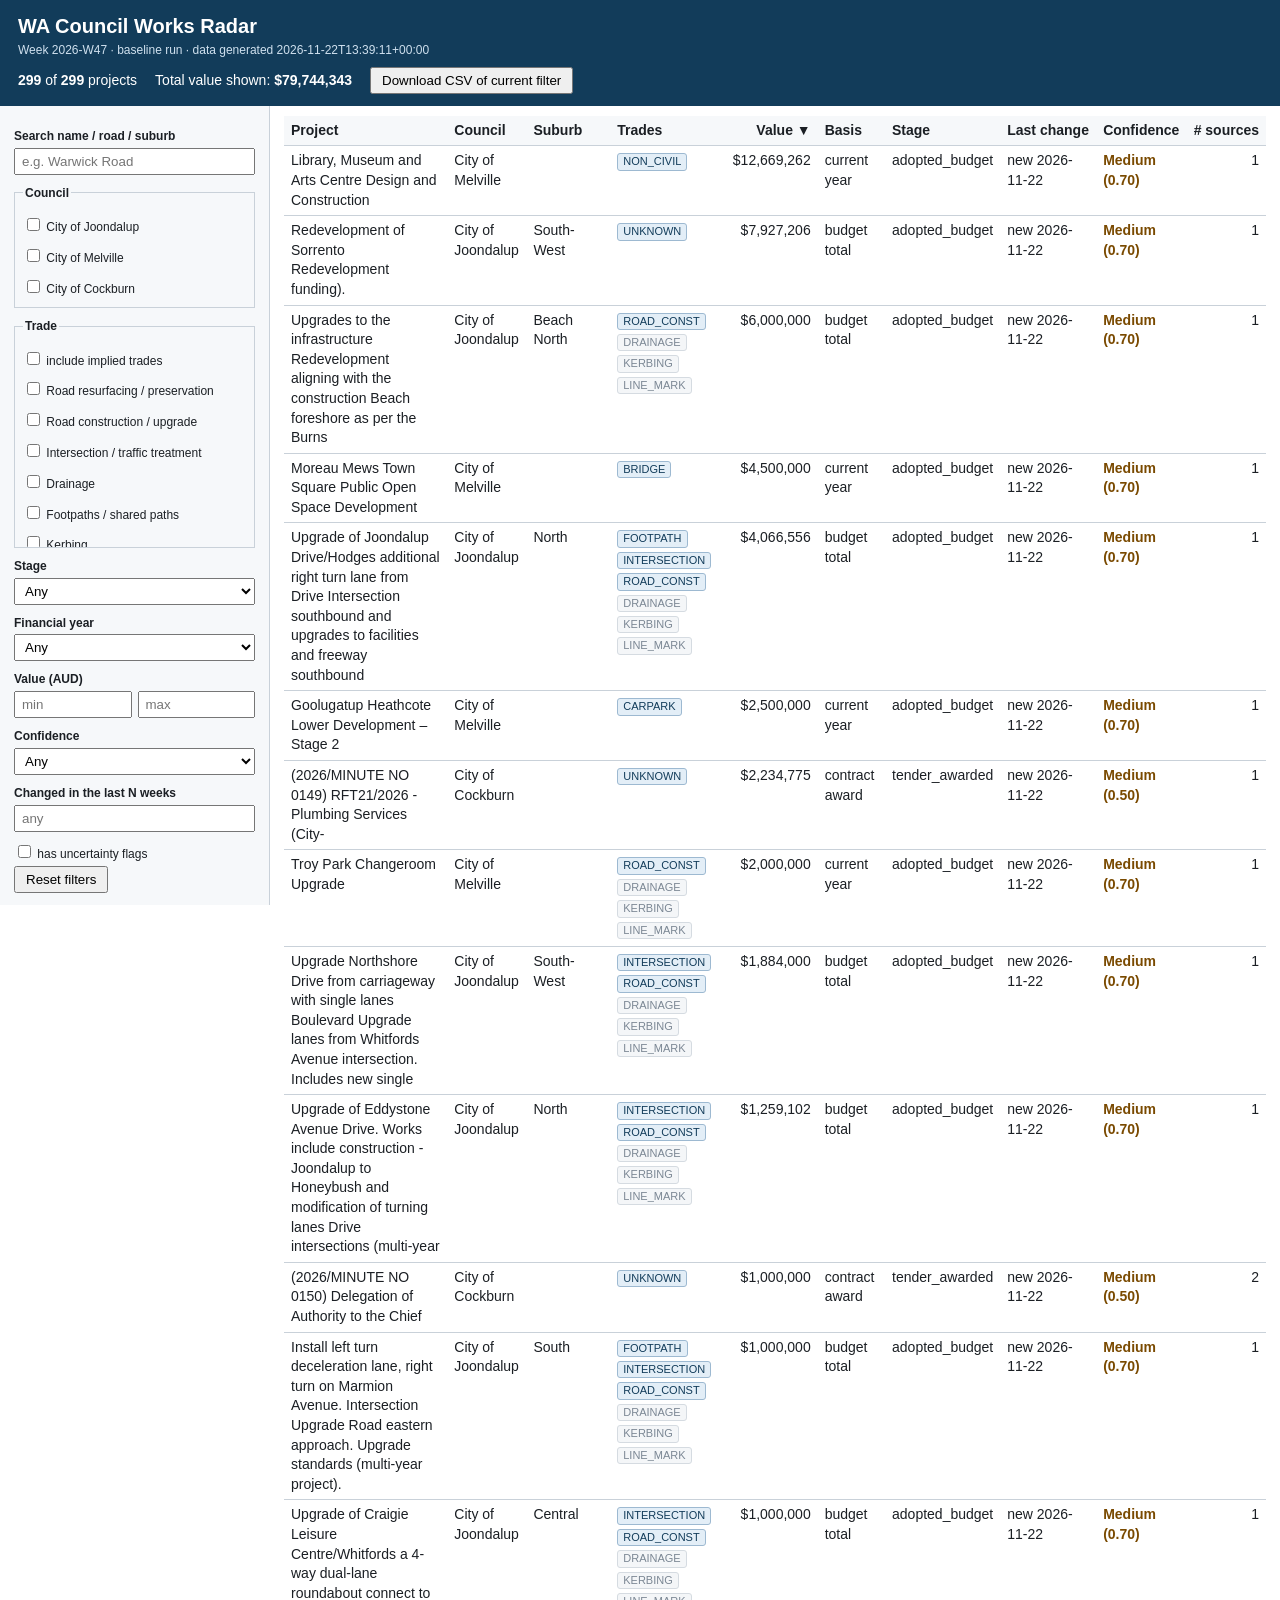
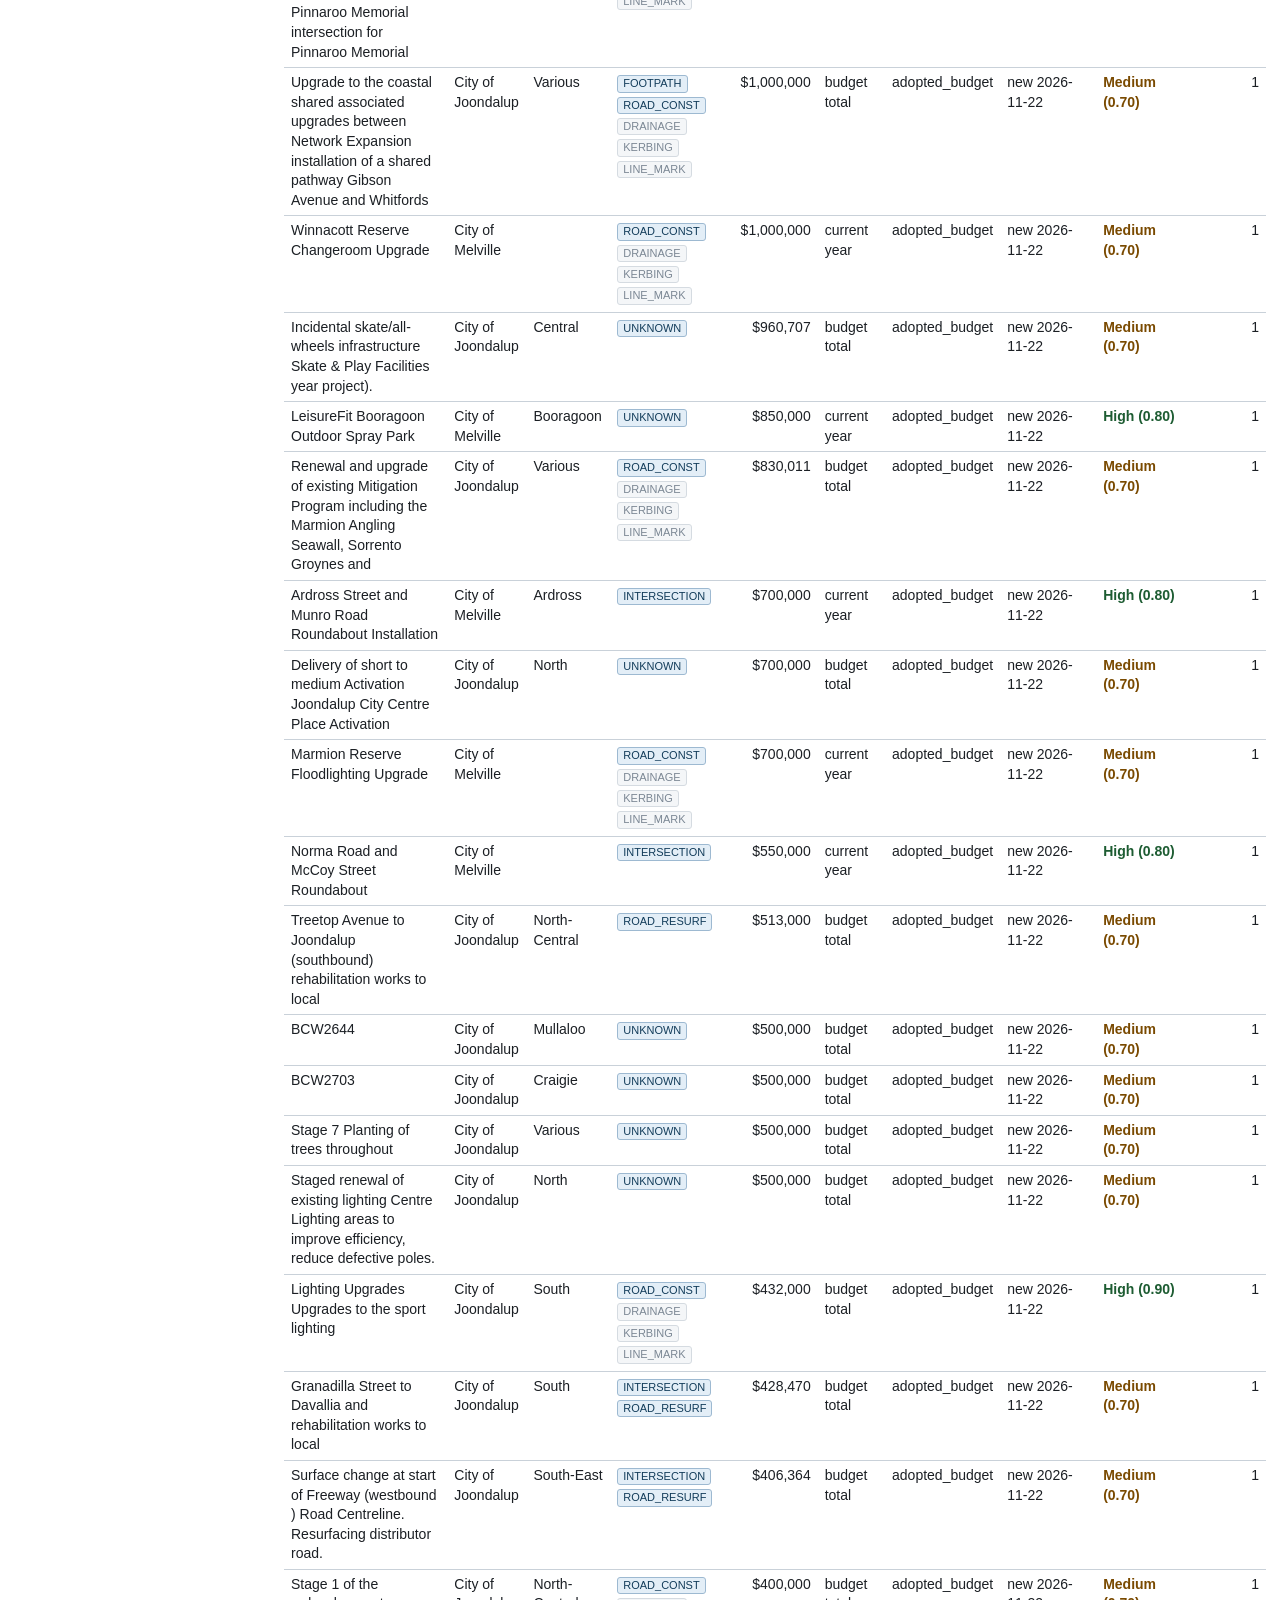
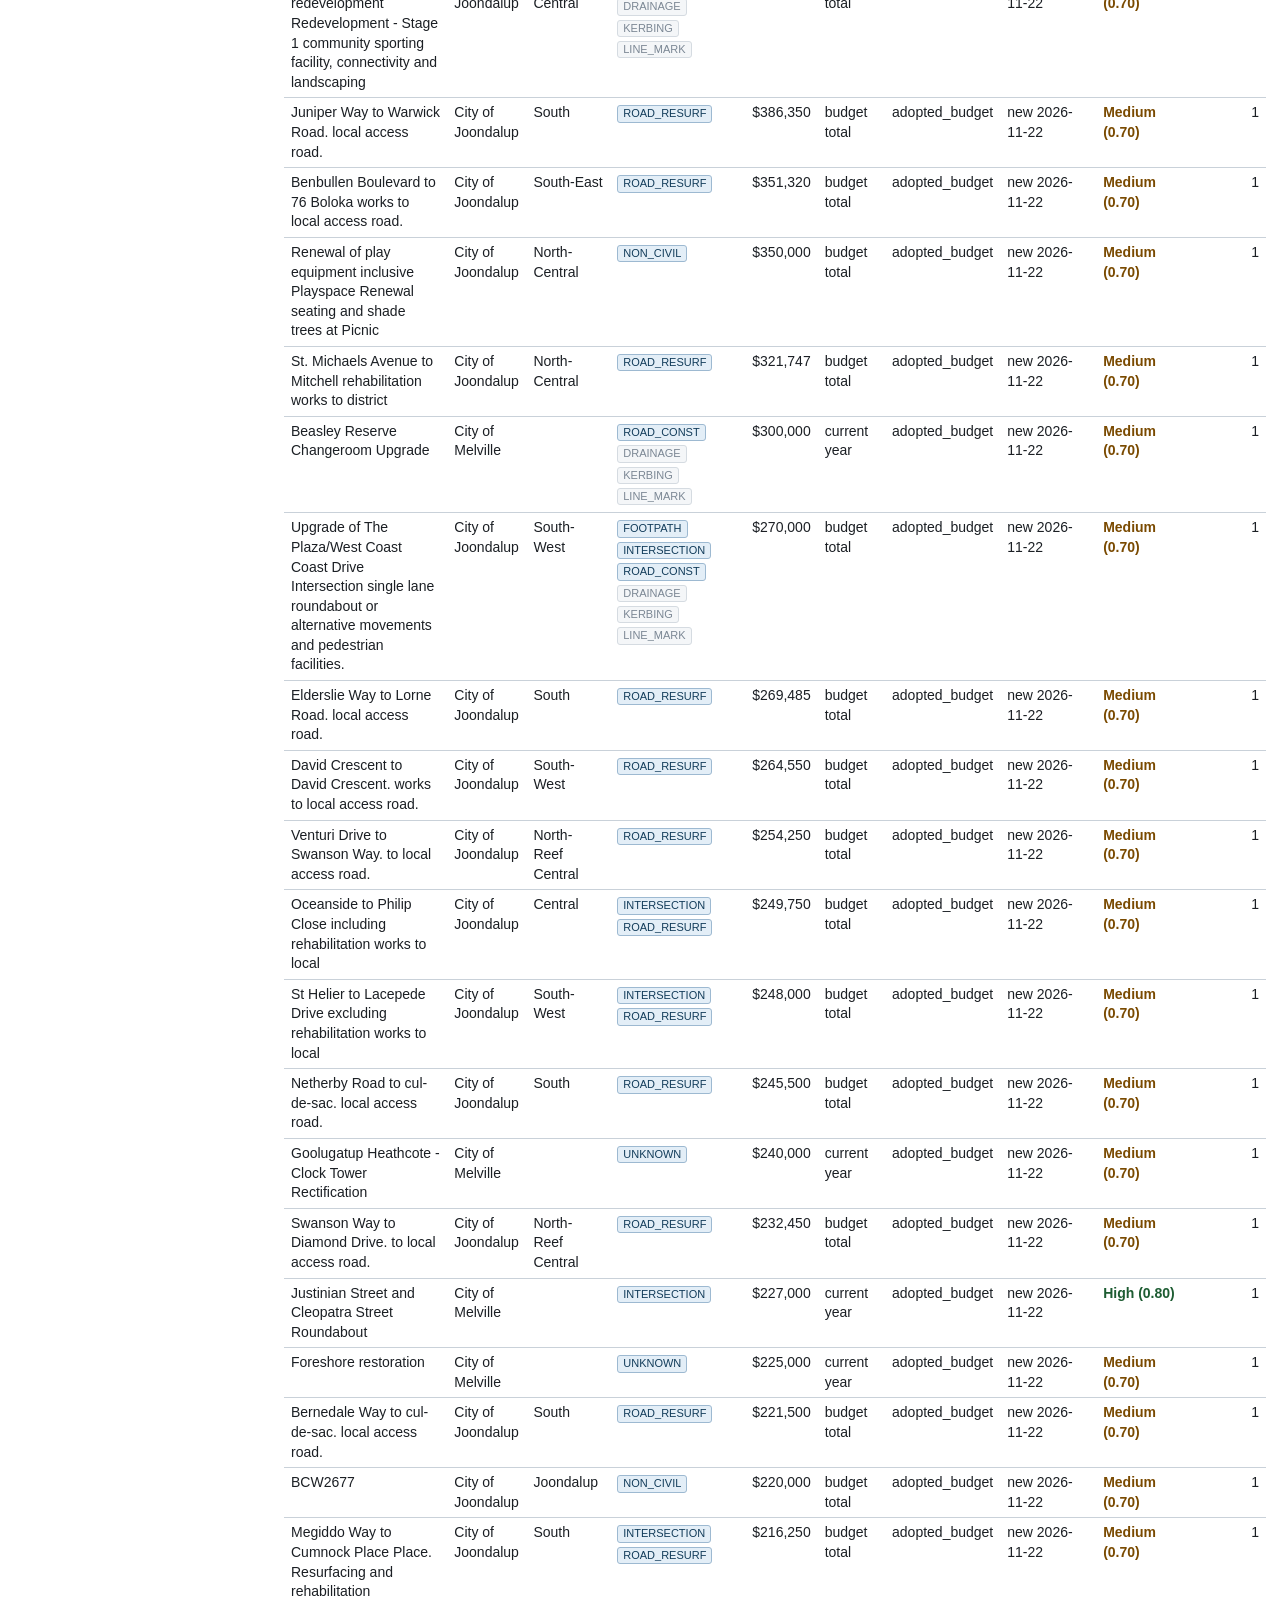
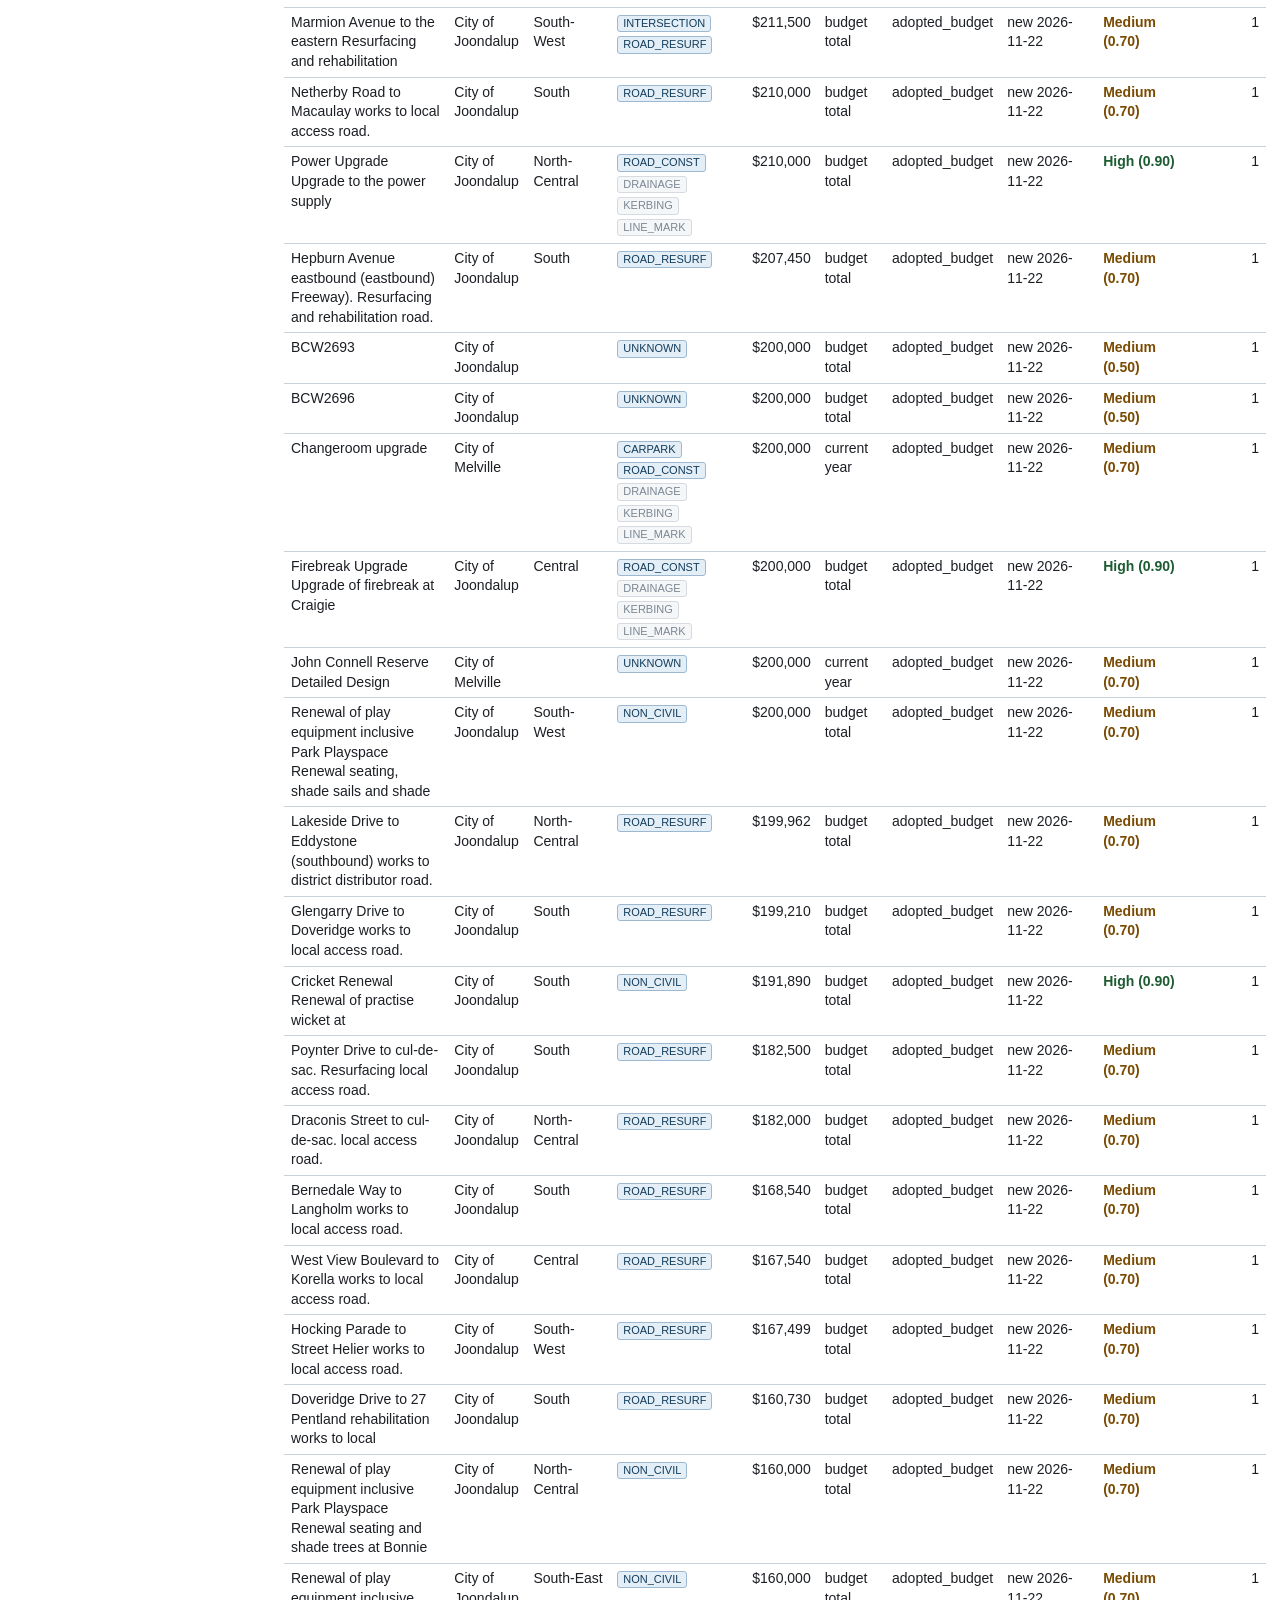
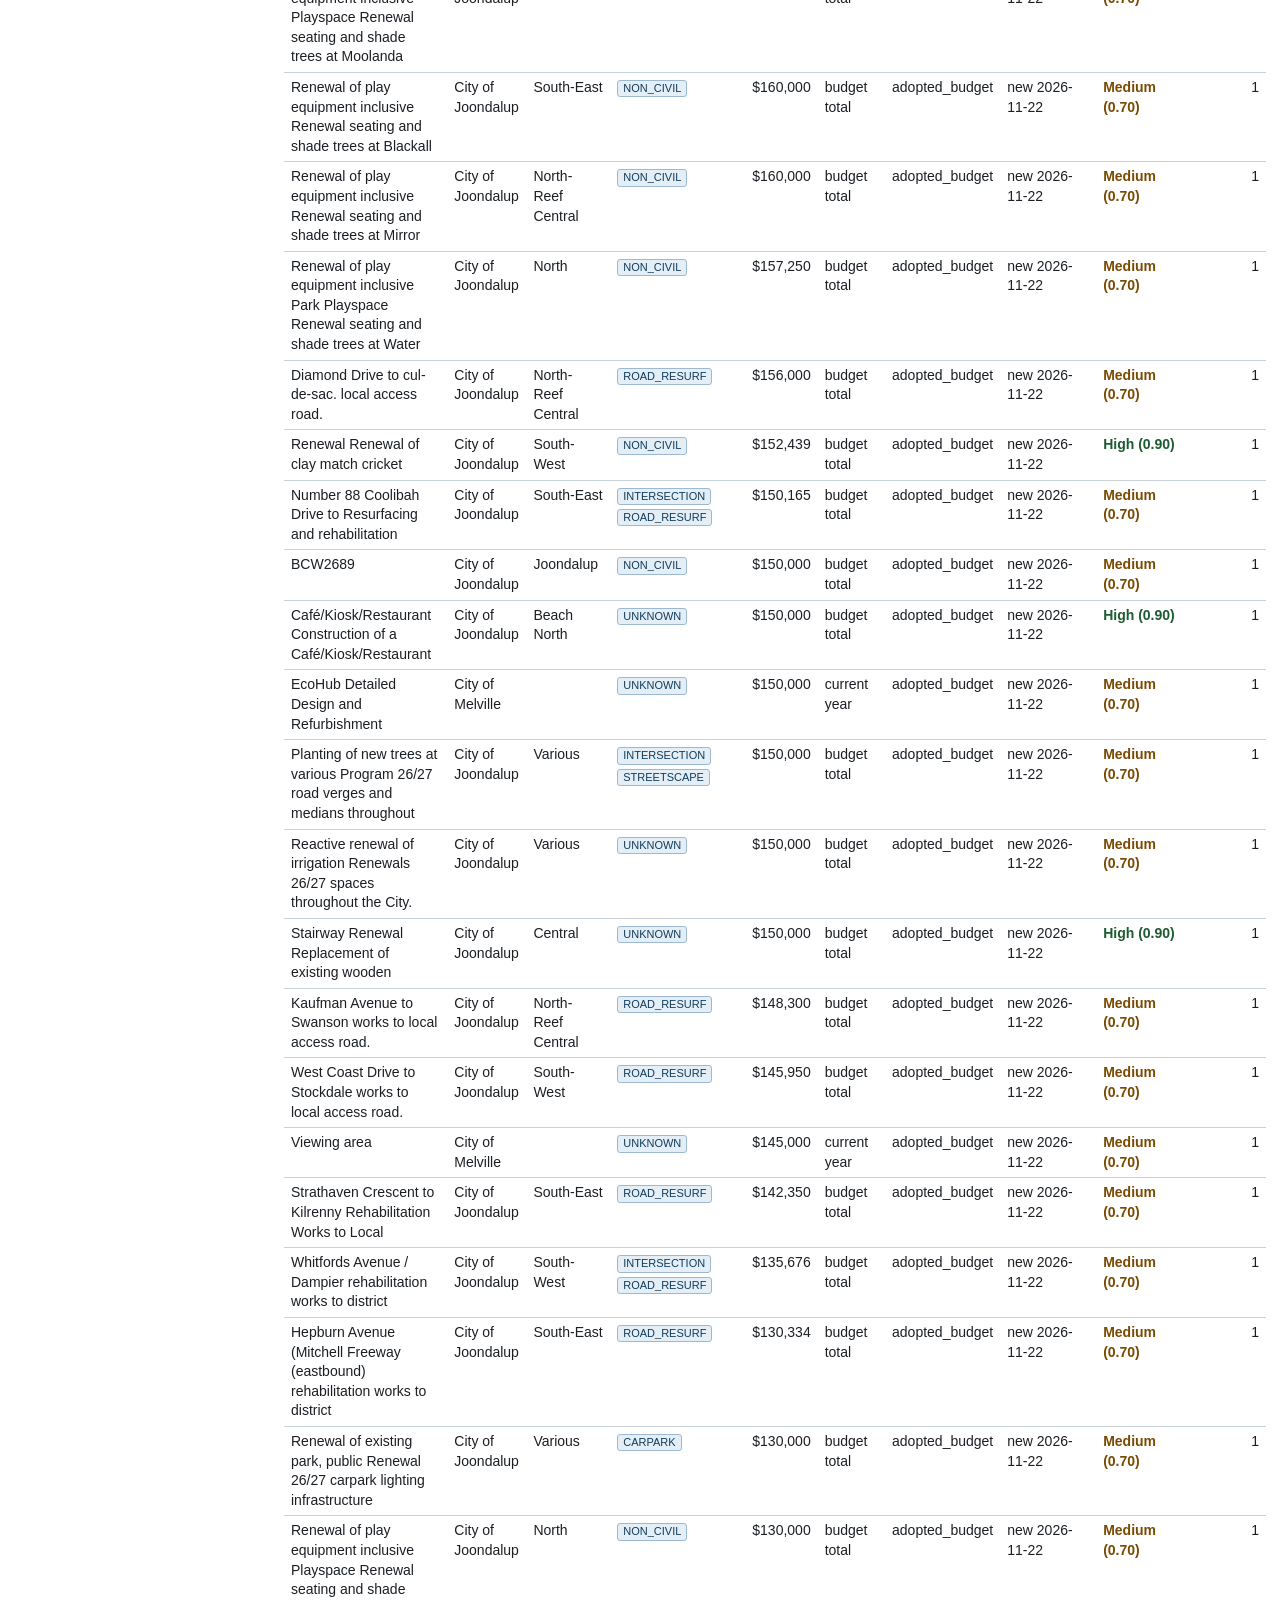
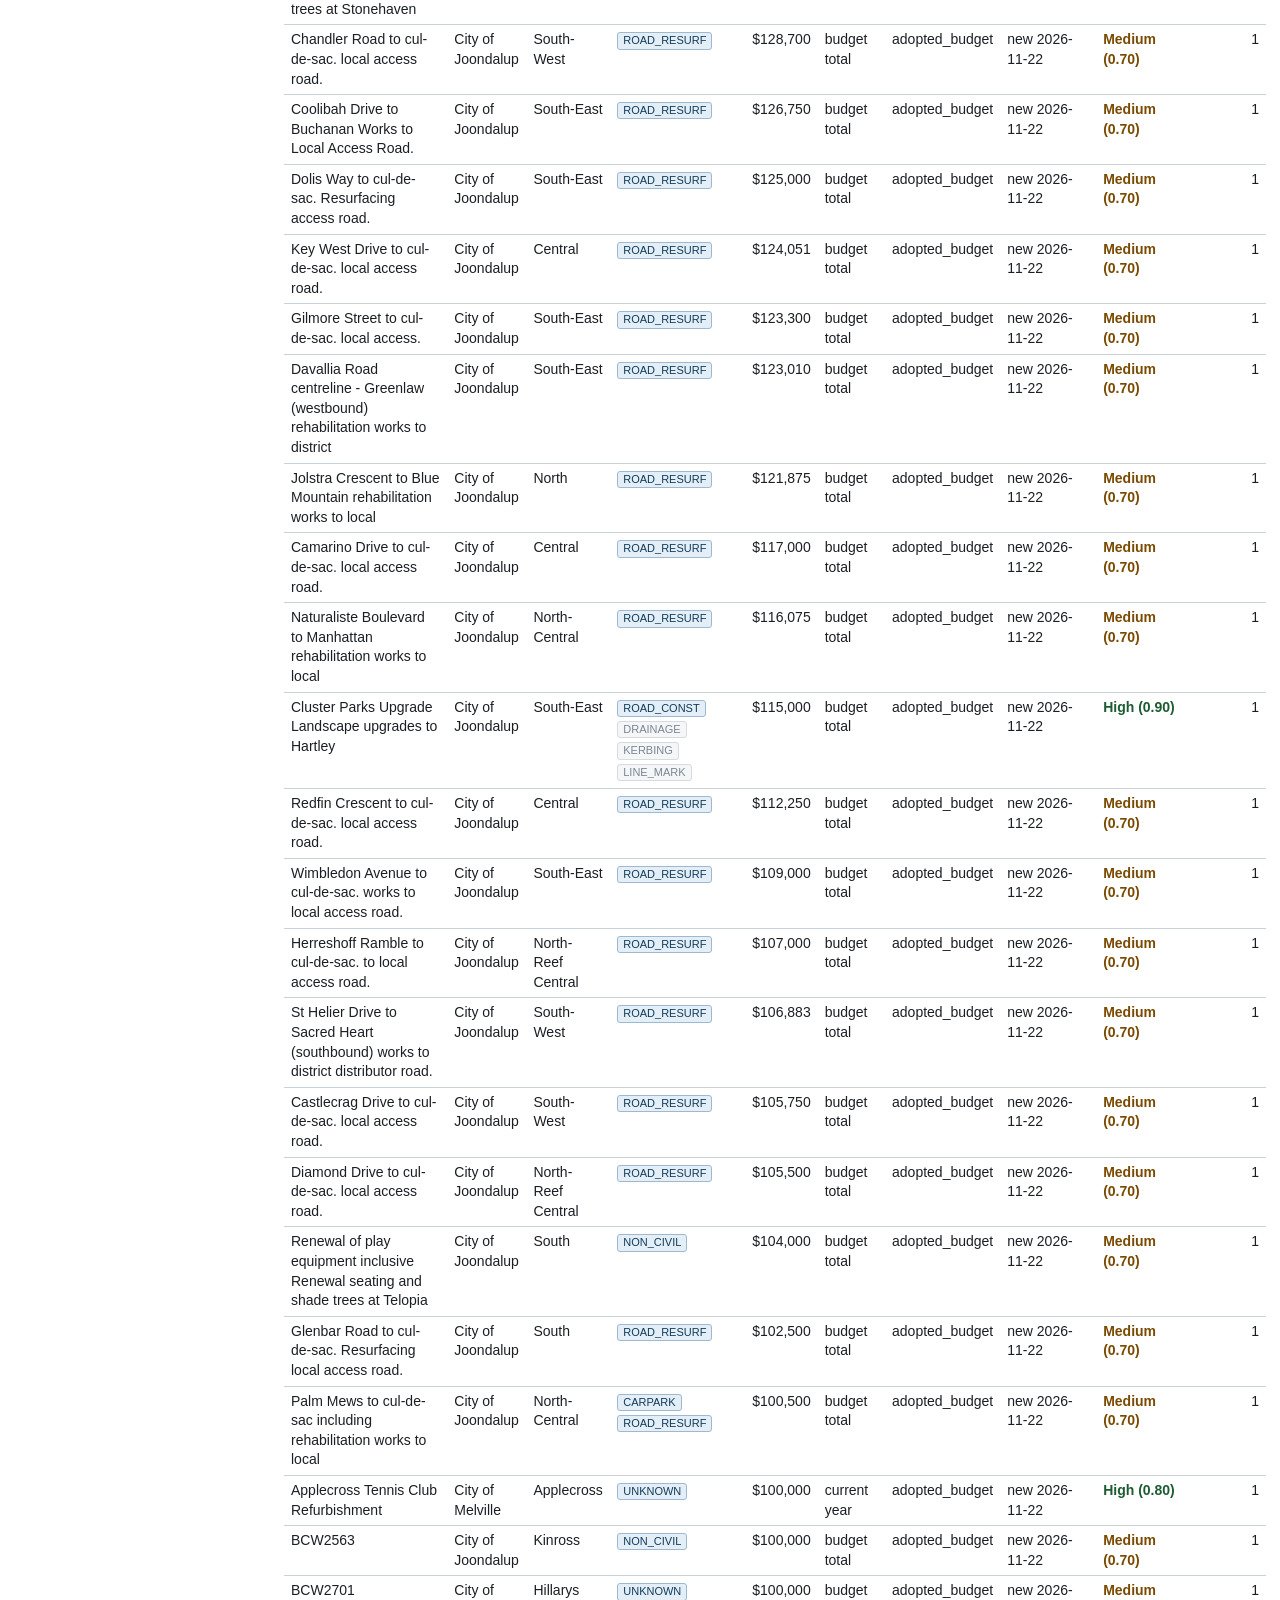
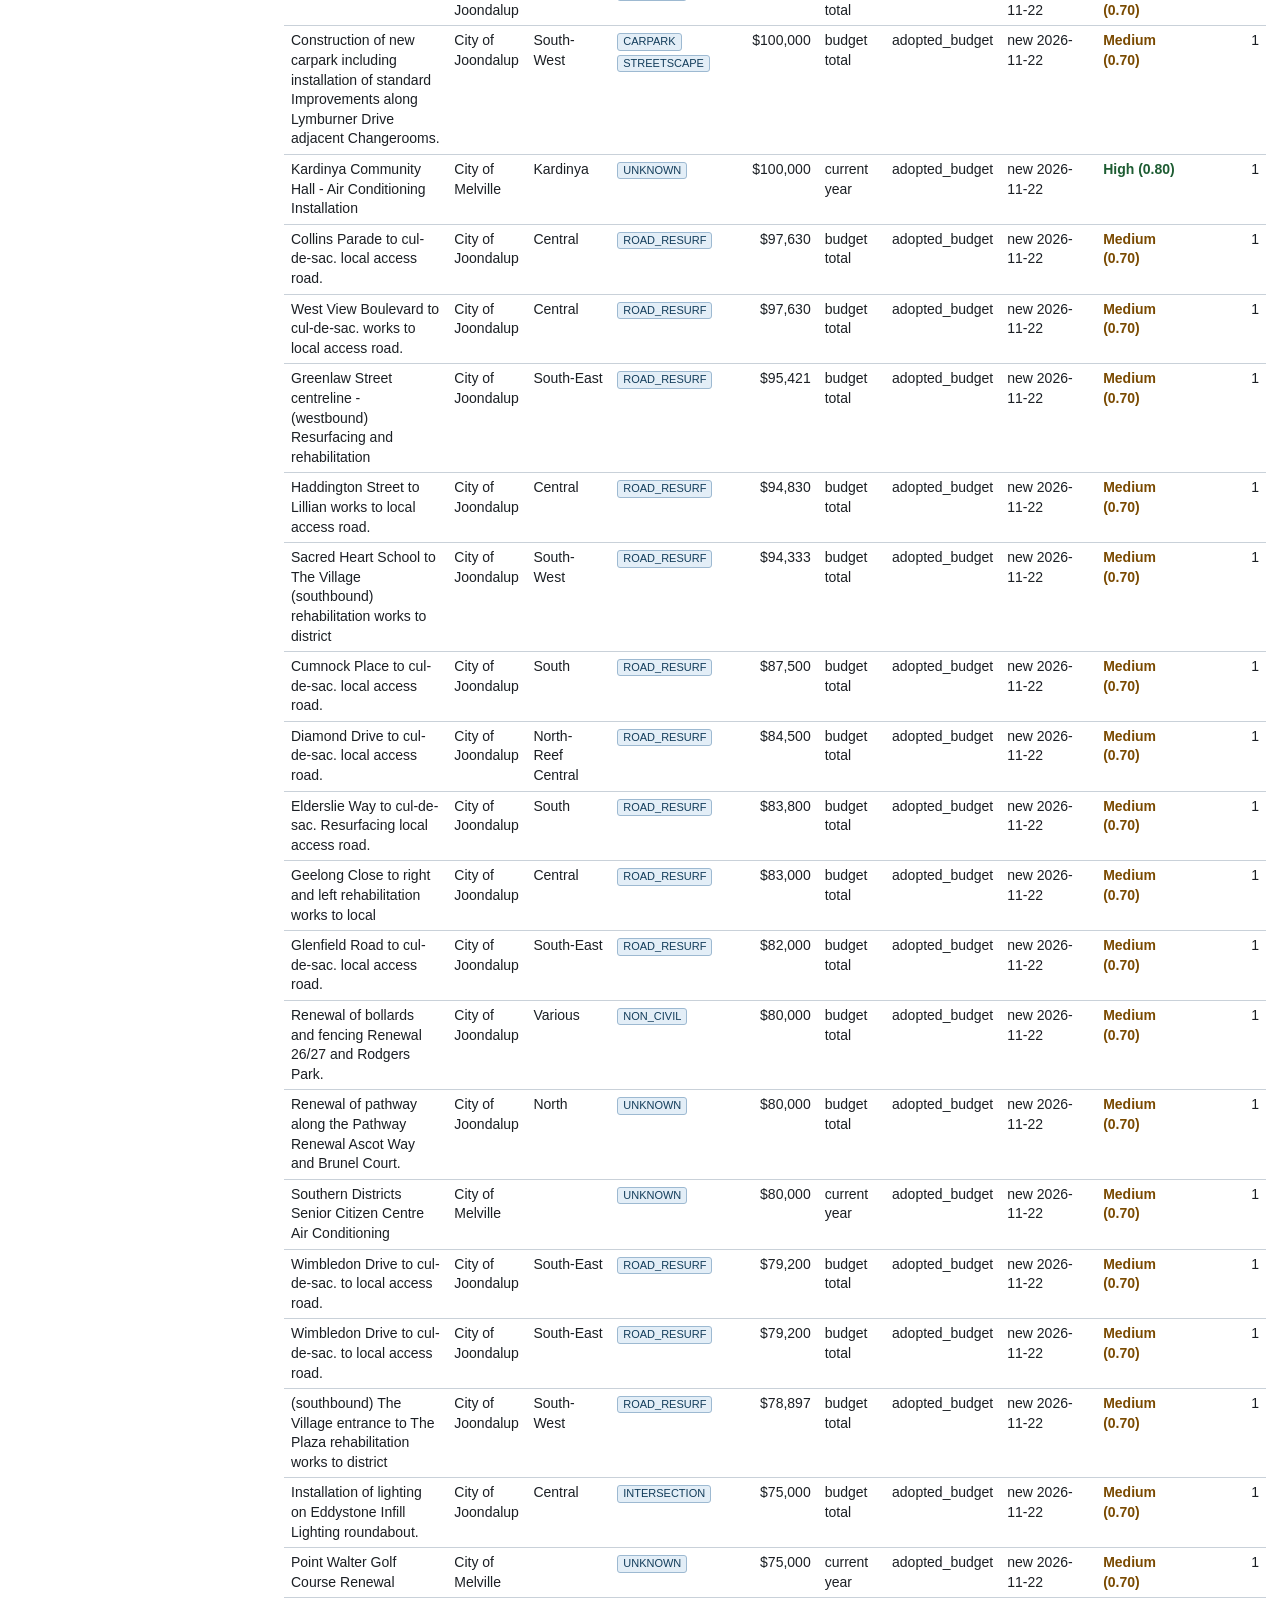
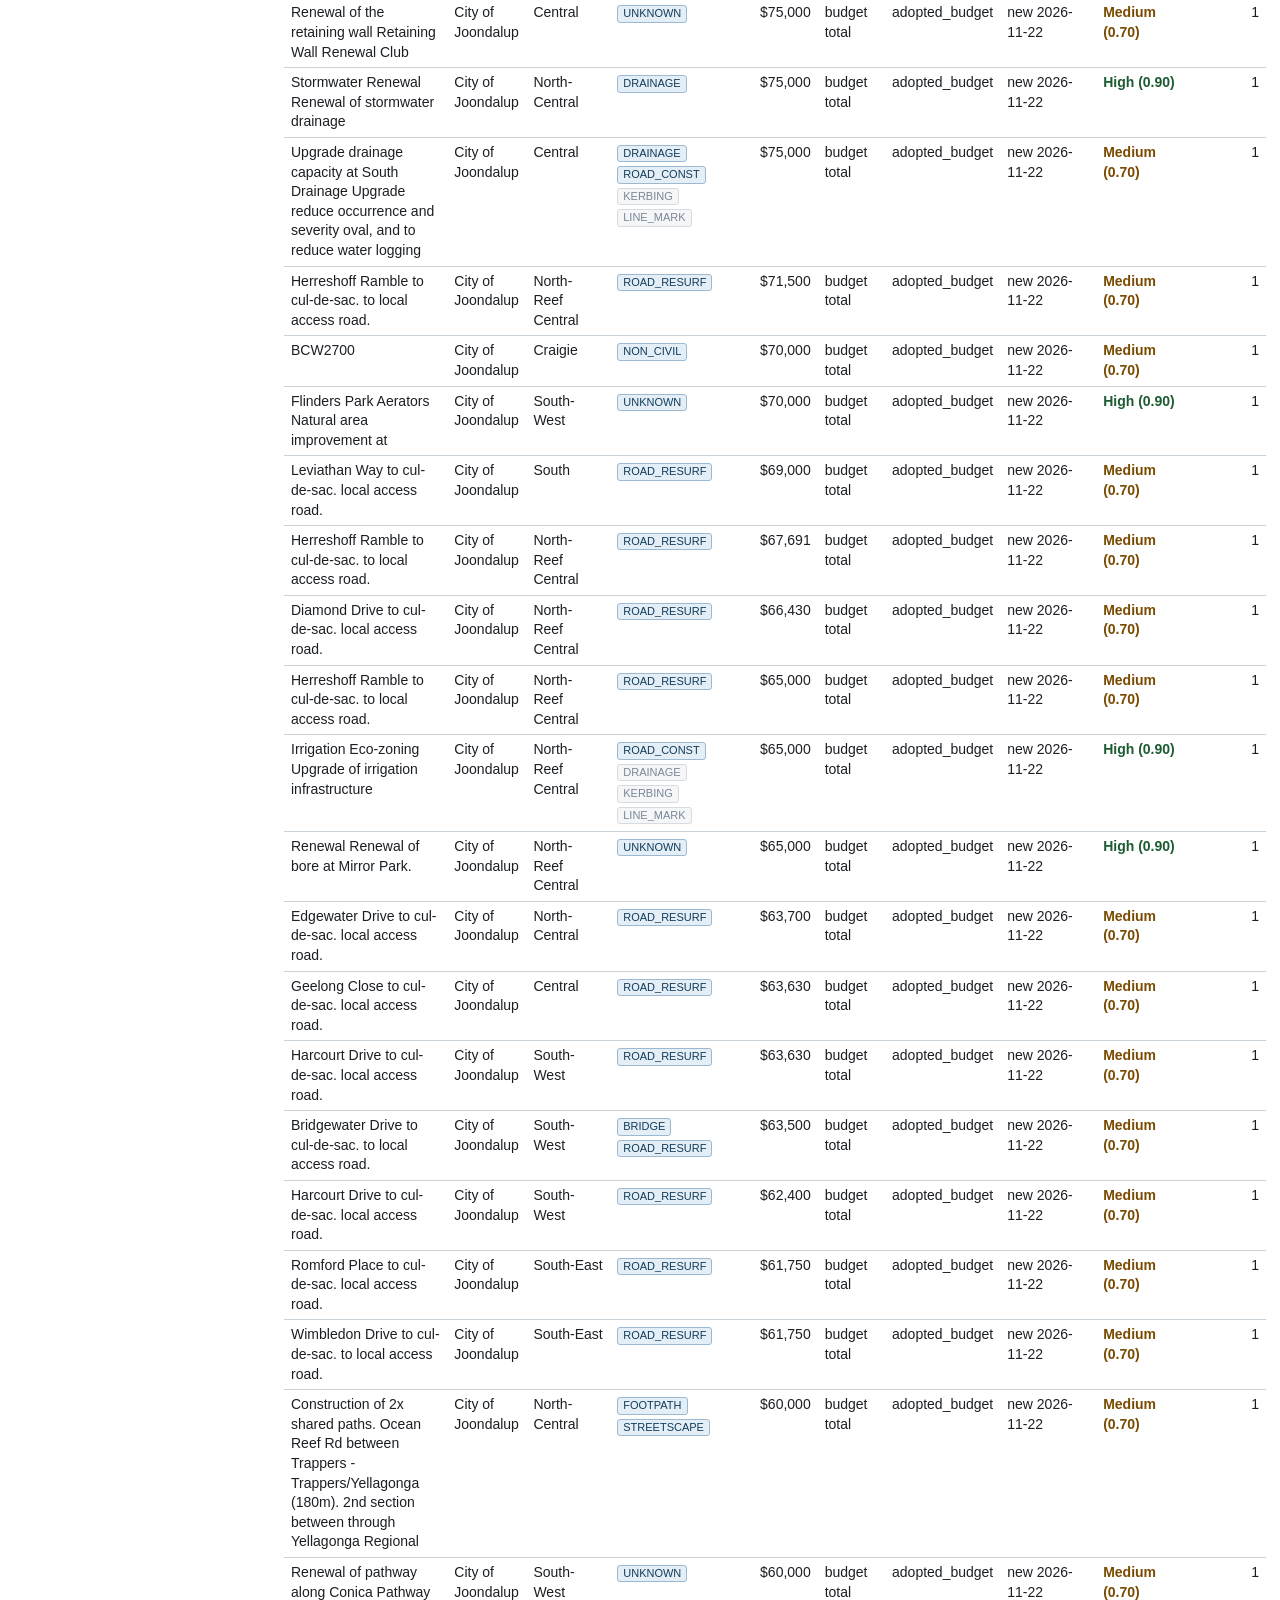
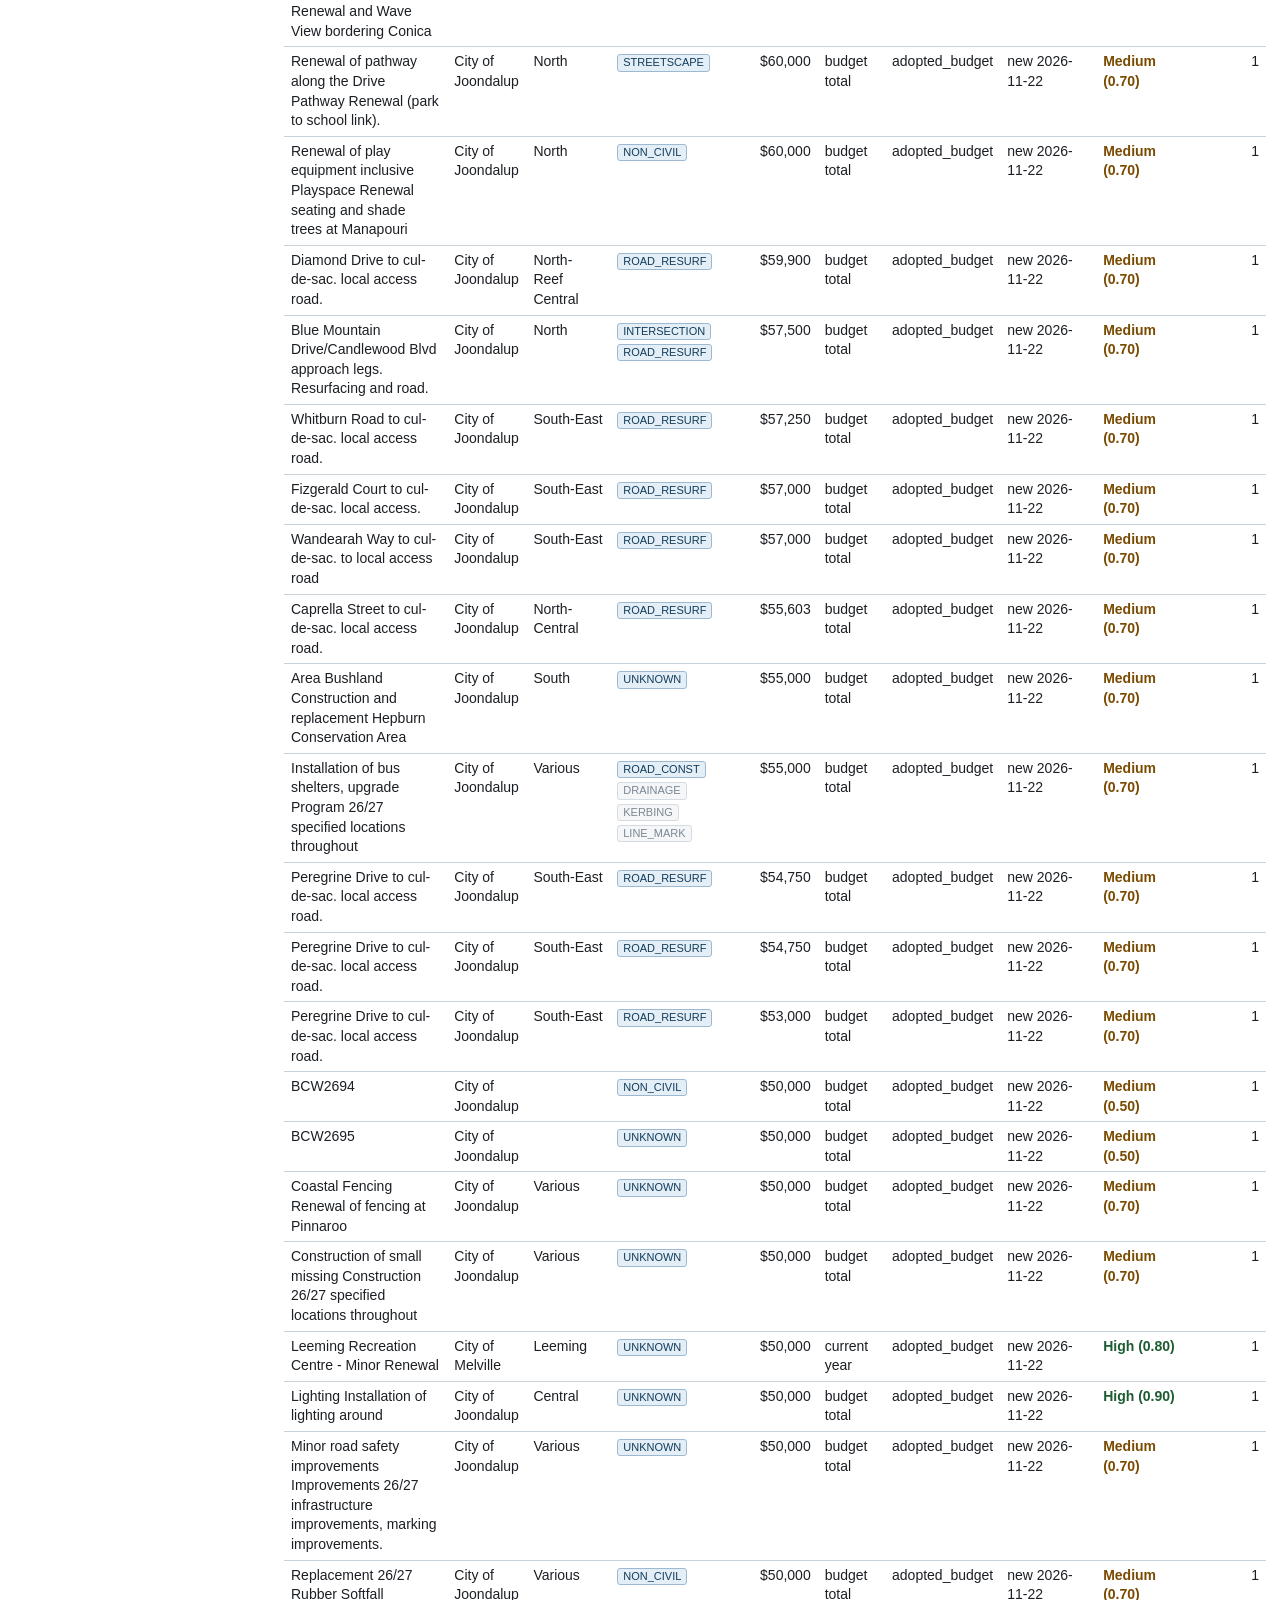
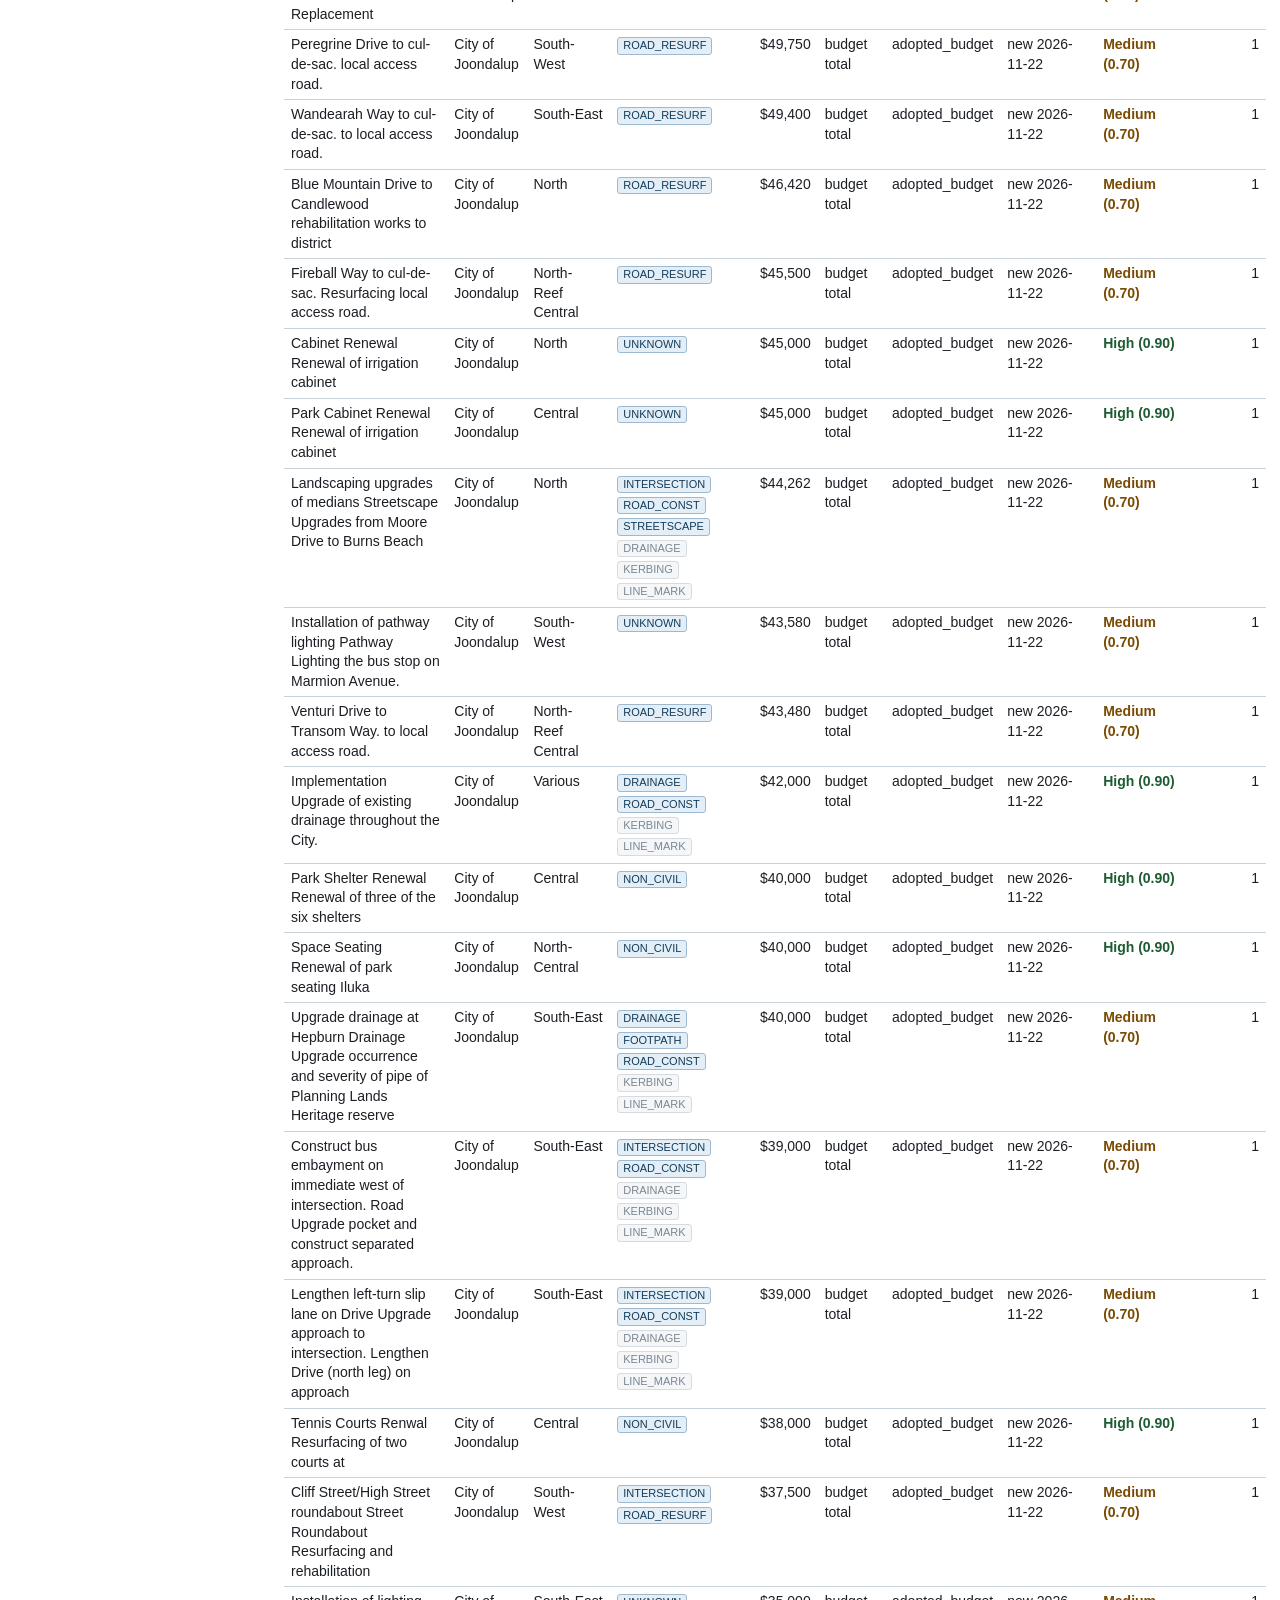
==== out/ui/index.html @ 41301006 "M16: live demo sample output (Joondalup, Melville, Cockburn) and README how-to-run Live baseline run" ====
<!DOCTYPE html>
<html lang="en">
<head>
<meta charset="utf-8">
<meta name="viewport" content="width=device-width, initial-scale=1">
<title>WA Council Works Radar</title>
<link rel="stylesheet" href="style.css">
</head>
<body>
<header id="header">
  <h1>WA Council Works Radar</h1>
  <div id="meta" class="muted"></div>
  <div id="counters">
    <span><strong id="count-shown">0</strong> of <strong id="count-total">0</strong> projects</span>
    <span>Total value shown: <strong id="value-total">$0</strong></span>
    <button id="download-csv" type="button">Download CSV of current filter</button>
  </div>
</header>

<div id="layout">
  <aside id="filters" aria-label="Filters">
    <label for="search">Search name / road / suburb</label>
    <input id="search" type="search" placeholder="e.g. Warwick Road">

    <fieldset id="filter-council"><legend>Council</legend></fieldset>

    <fieldset id="filter-trade"><legend>Trade</legend>
      <label class="inline"><input type="checkbox" id="include-implied"> include implied trades</label>
    </fieldset>

    <label for="filter-stage">Stage</label>
    <select id="filter-stage"><option value="">Any</option></select>

    <label for="filter-fy">Financial year</label>
    <select id="filter-fy"><option value="">Any</option></select>

    <label>Value (AUD)</label>
    <div class="row"><input id="value-min" type="number" min="0" placeholder="min"><input id="value-max" type="number" min="0" placeholder="max"></div>

    <label for="filter-confidence">Confidence</label>
    <select id="filter-confidence">
      <option value="0">Any</option><option value="0.5">Medium or higher (≥ 0.5)</option><option value="0.75">High (≥ 0.75)</option>
    </select>

    <label for="filter-weeks">Changed in the last N weeks</label>
    <input id="filter-weeks" type="number" min="1" placeholder="any">

    <label class="inline"><input type="checkbox" id="filter-flags"> has uncertainty flags</label>
    <button id="reset" type="button">Reset filters</button>
  </aside>

  <main>
    <p id="empty" class="muted" hidden>No projects match these filters.</p>
    <table id="results">
      <thead><tr id="results-head">
        <th data-sort="name">Project</th><th data-sort="council">Council</th><th data-sort="suburb">Suburb</th>
        <th data-sort="trade">Trades</th><th data-sort="value" class="num">Value</th><th data-sort="value_basis">Basis</th>
        <th data-sort="stage">Stage</th><th data-sort="last_change">Last change</th>
        <th data-sort="confidence">Confidence</th><th data-sort="sources" class="num"># sources</th>
      </tr></thead>
      <tbody id="results-body"></tbody>
    </table>
    <p id="truncated" class="muted" hidden></p>
  </main>
</div>

<footer id="footer"><p id="footer-text"></p><p id="footer-note" class="small"></p></footer>
<noscript><p>This page needs JavaScript to filter the table.</p></noscript>
<script src="data.js"></script>
<script src="app.js"></script>
</body>
</html>
---- out/ui/style.css ----
:root { --ink:#1b1f24; --muted:#667; --accent:#123c5a; --line:#c9d1d9; --bg:#f6f8fa; }
* { box-sizing: border-box; }
body { margin:0; font:14px/1.4 -apple-system, "Segoe UI", Helvetica, Arial, sans-serif; color:var(--ink); background:#fff; }
header { padding:12px 18px; background:var(--accent); color:#fff; }
header h1 { margin:0 0 2px; font-size:20px; }
header .muted { color:#cfe0ee; font-size:12px; }
#counters { margin-top:8px; display:flex; gap:18px; align-items:center; flex-wrap:wrap; }
#layout { display:flex; align-items:flex-start; }
#filters { width:270px; flex:none; padding:12px 14px; background:var(--bg); border-right:1px solid var(--line); min-height:80vh; }
#filters label { display:block; margin:10px 0 3px; font-weight:600; font-size:12px; }
#filters label.inline { font-weight:400; }
#filters input[type=search], #filters input[type=number], #filters select { width:100%; padding:4px 6px; }
#filters .row { display:flex; gap:6px; }
#filters fieldset { border:1px solid var(--line); margin:10px 0 0; padding:4px 8px 6px; max-height:230px; overflow:auto; }
#filters legend { font-weight:600; font-size:12px; }
main { flex:1; min-width:0; padding:10px 14px; overflow-x:auto; }
table { border-collapse:collapse; width:100%; }
th, td { border-bottom:1px solid var(--line); padding:5px 7px; text-align:left; vertical-align:top; }
th { background:var(--bg); cursor:pointer; white-space:nowrap; position:sticky; top:0; user-select:none; }
th.sorted-asc::after { content:" ▲"; } th.sorted-desc::after { content:" ▼"; }
td.num, th.num { text-align:right; }
tr.proj { cursor:pointer; } tr.proj:hover { background:#eef4fa; }
tr.detail > td { background:#fbfcfd; padding:10px 14px; }
.chip { display:inline-block; background:#e3eef7; color:var(--accent); border:1px solid #9db9d1; padding:0 5px; margin:0 2px 2px 0; font-size:11px; border-radius:3px; }
.chip.implied { background:#f4f6f8; color:#7b8794; border-color:#d5dbe1; }
.pill { display:inline-block; background:#fff4d6; border:1px solid #e0b84a; color:#6b4e00; padding:0 5px; margin:0 2px 2px 0; font-size:11px; border-radius:3px; }
.conf-High { color:#1d5c32; font-weight:600; } .conf-Medium { color:#7a4a00; font-weight:600; } .conf-Low { color:#7a1a12; font-weight:600; }
.muted { color:var(--muted); } .small { font-size:12px; }
.quote { color:var(--muted); font-style:italic; }
.src { margin:0 0 8px; padding-left:8px; border-left:3px solid var(--line); }
.timeline { margin:4px 0 0; padding-left:18px; }
button { padding:4px 10px; cursor:pointer; }
footer { padding:12px 18px; border-top:1px solid var(--line); color:#444; font-size:12px; }
@media (max-width: 800px) { #layout { display:block; } #filters { width:auto; min-height:0; } }
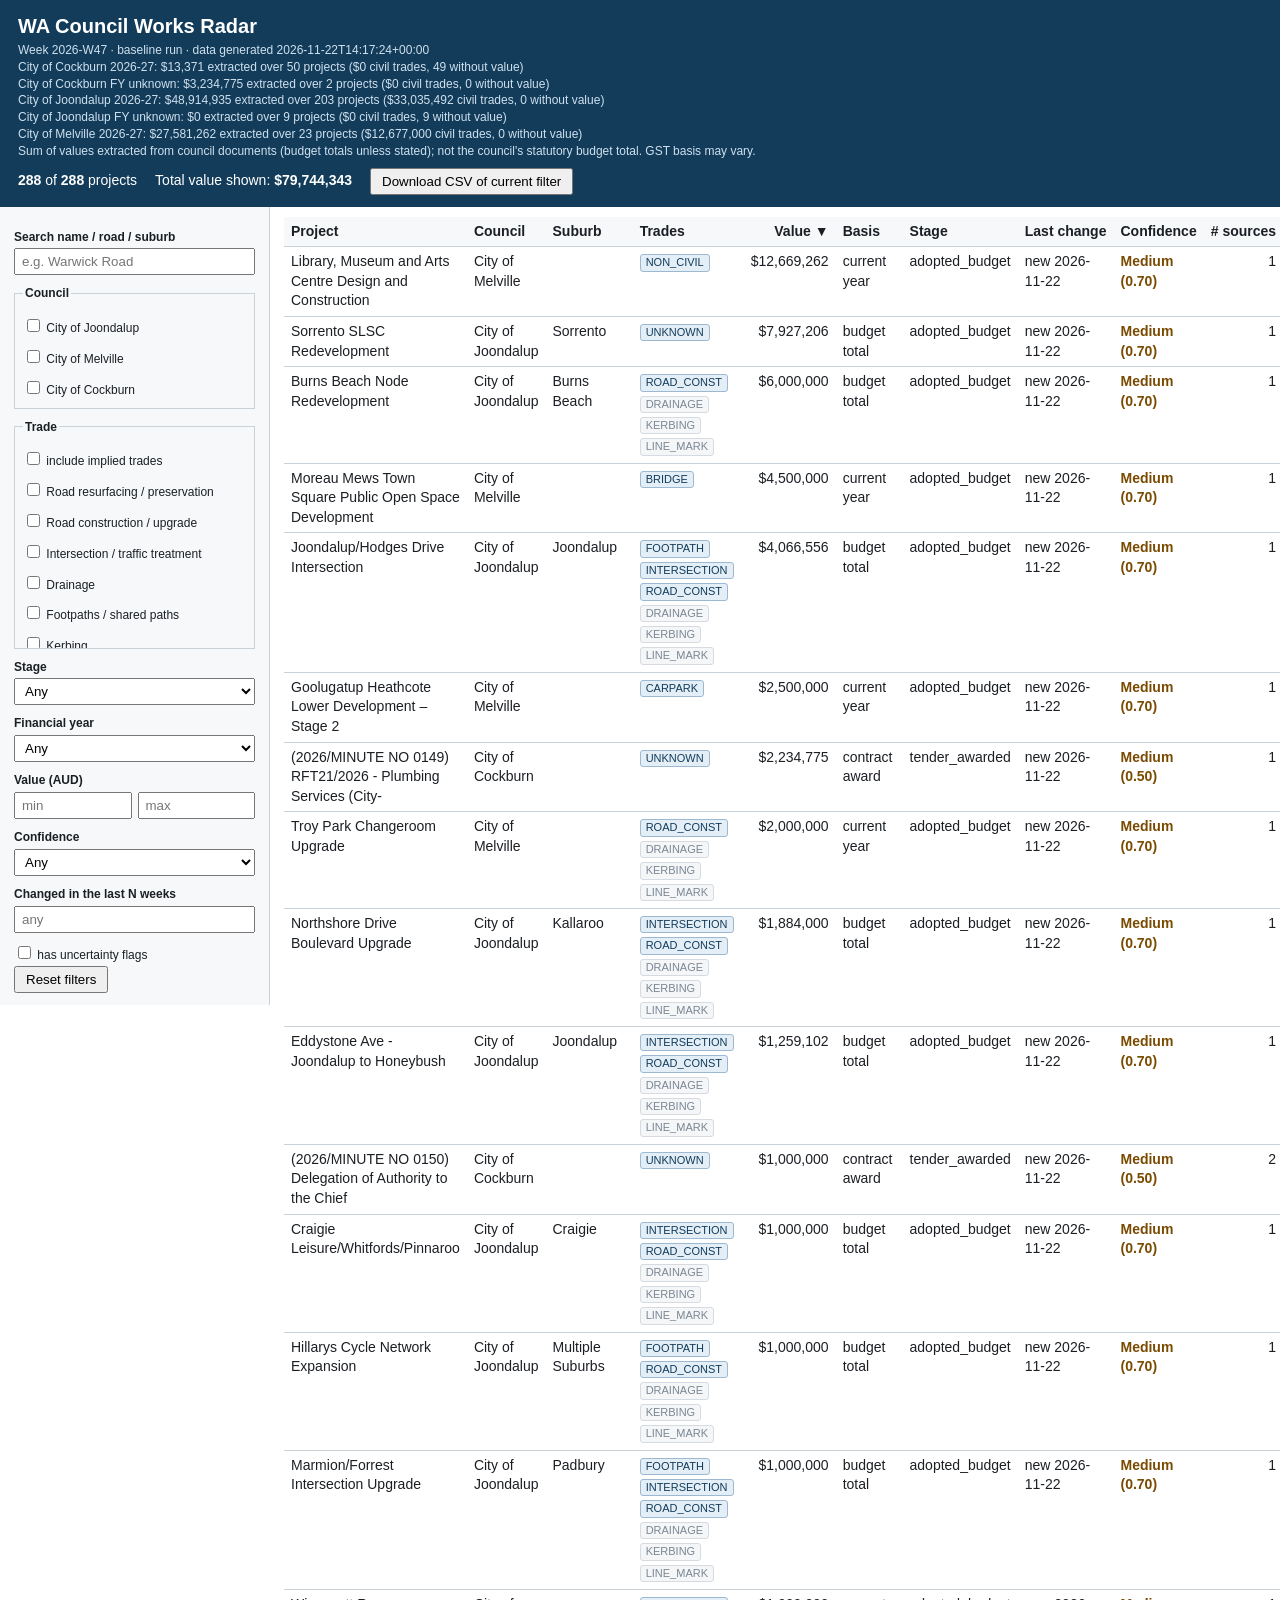
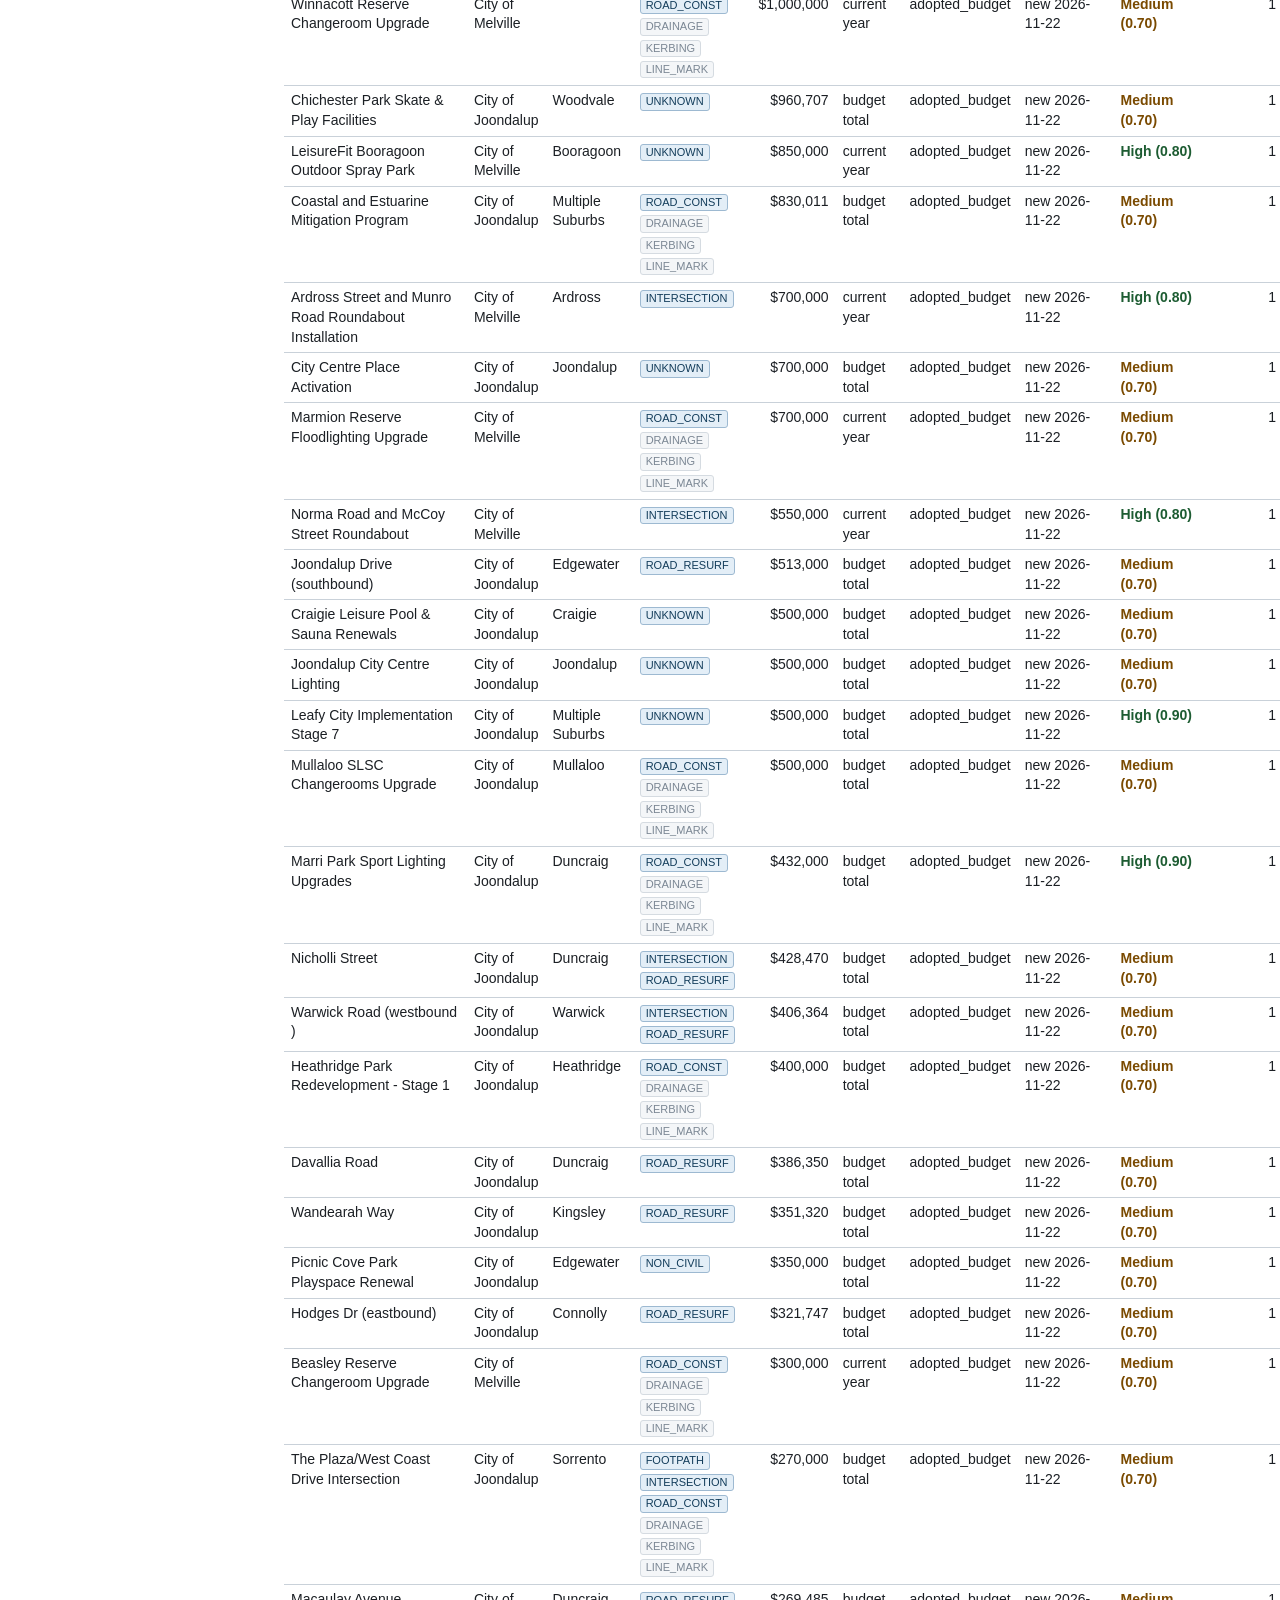
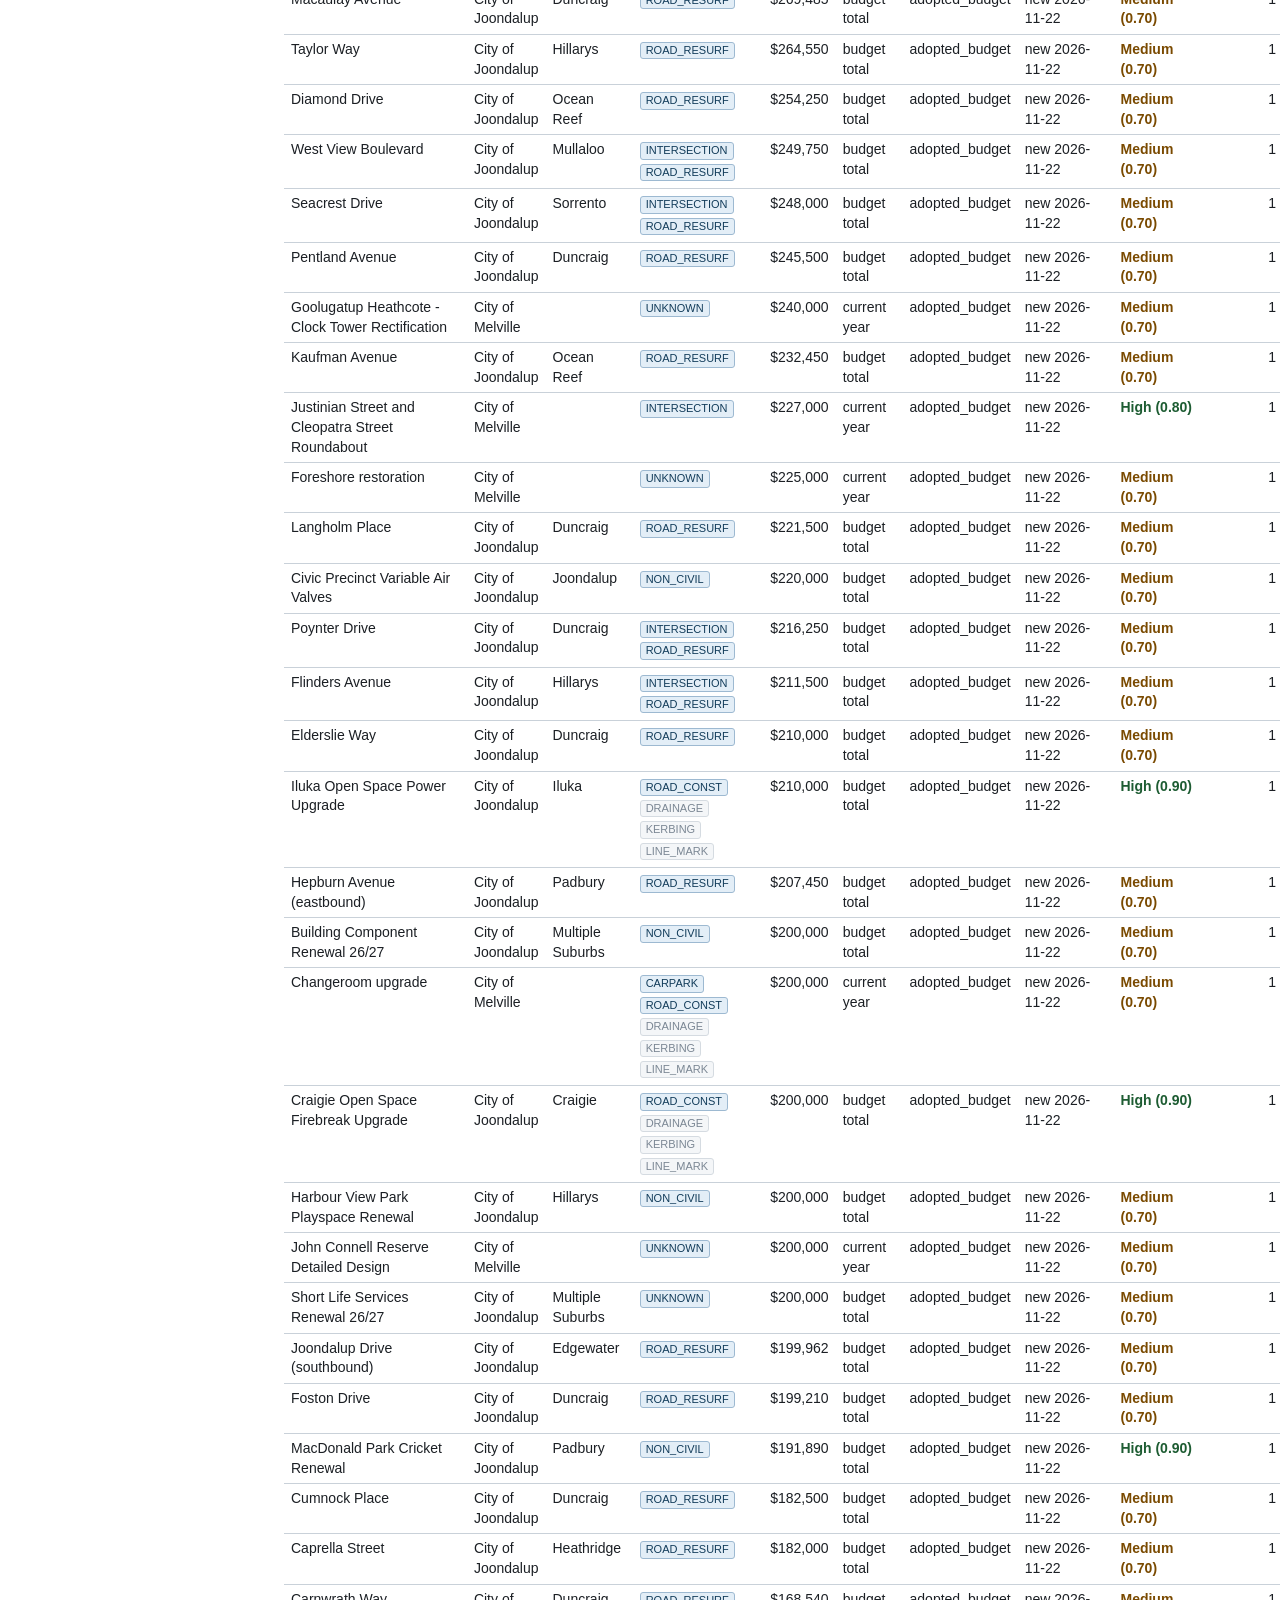
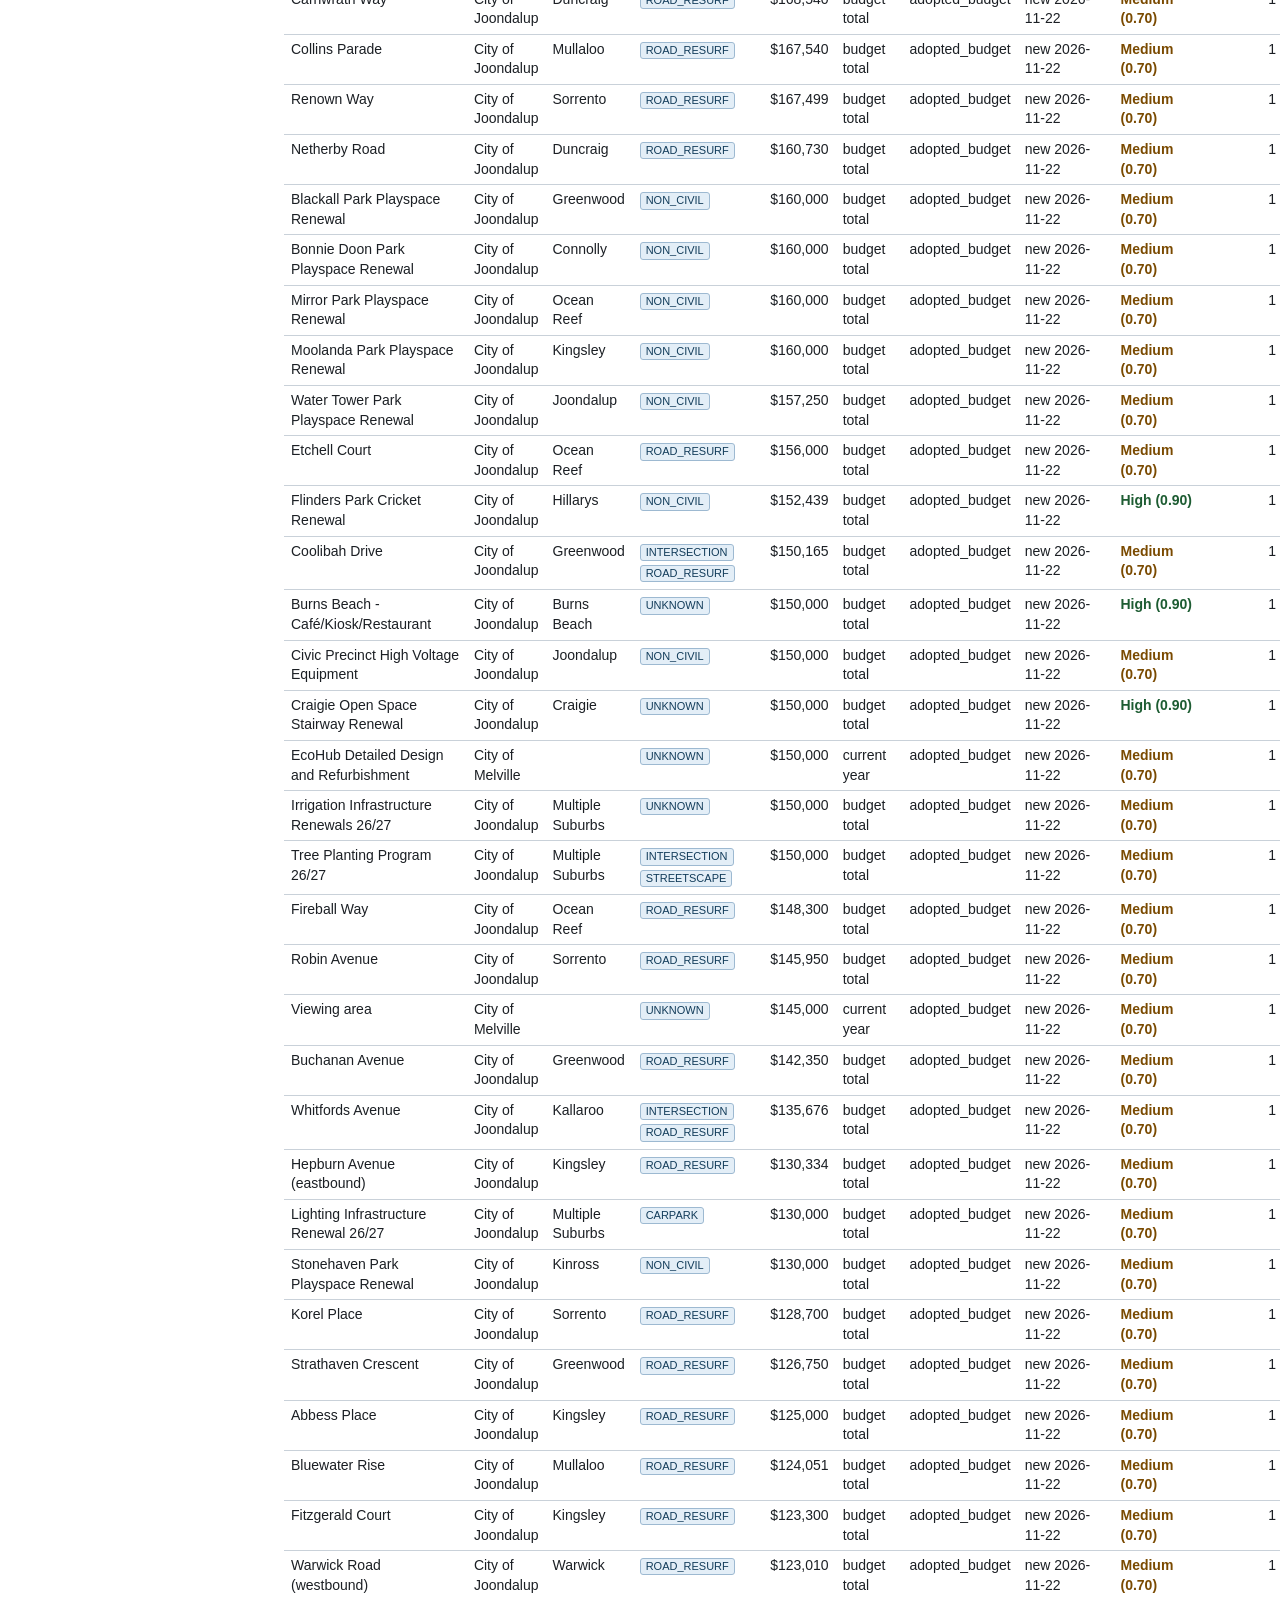
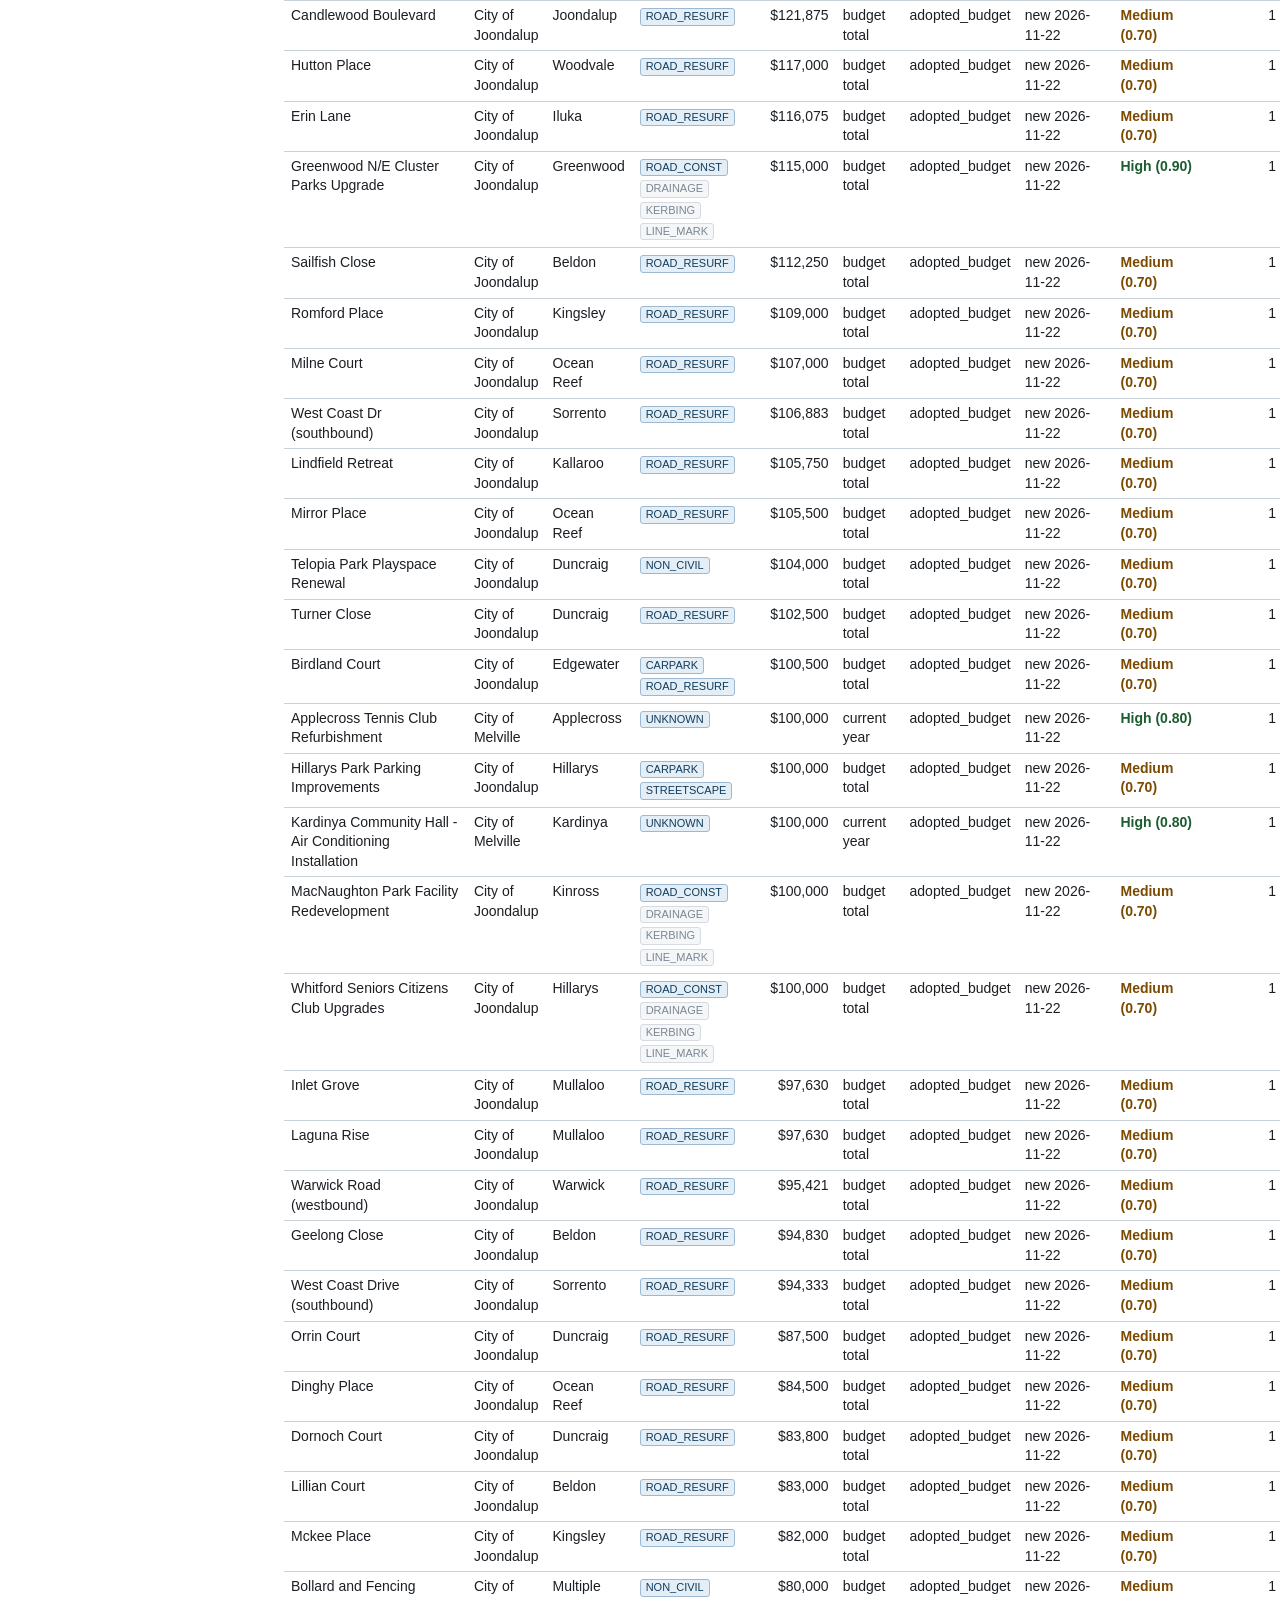
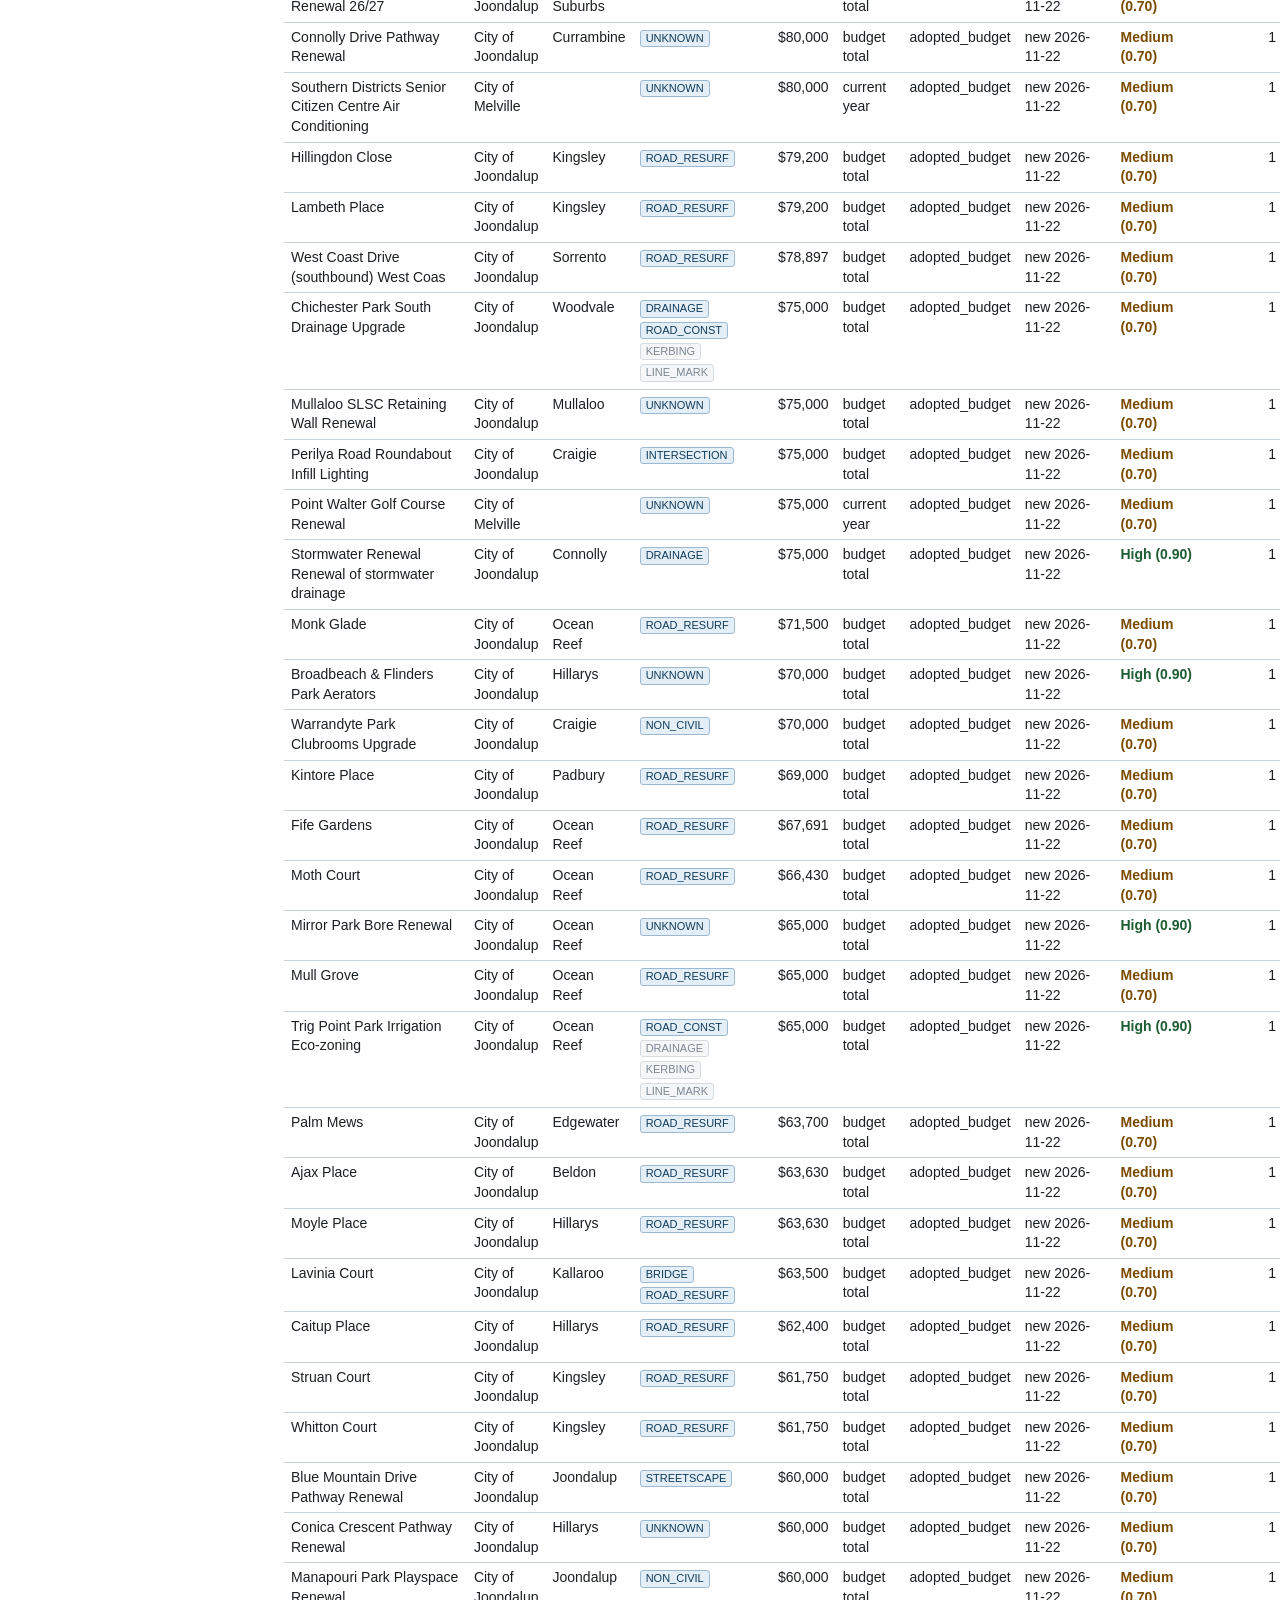
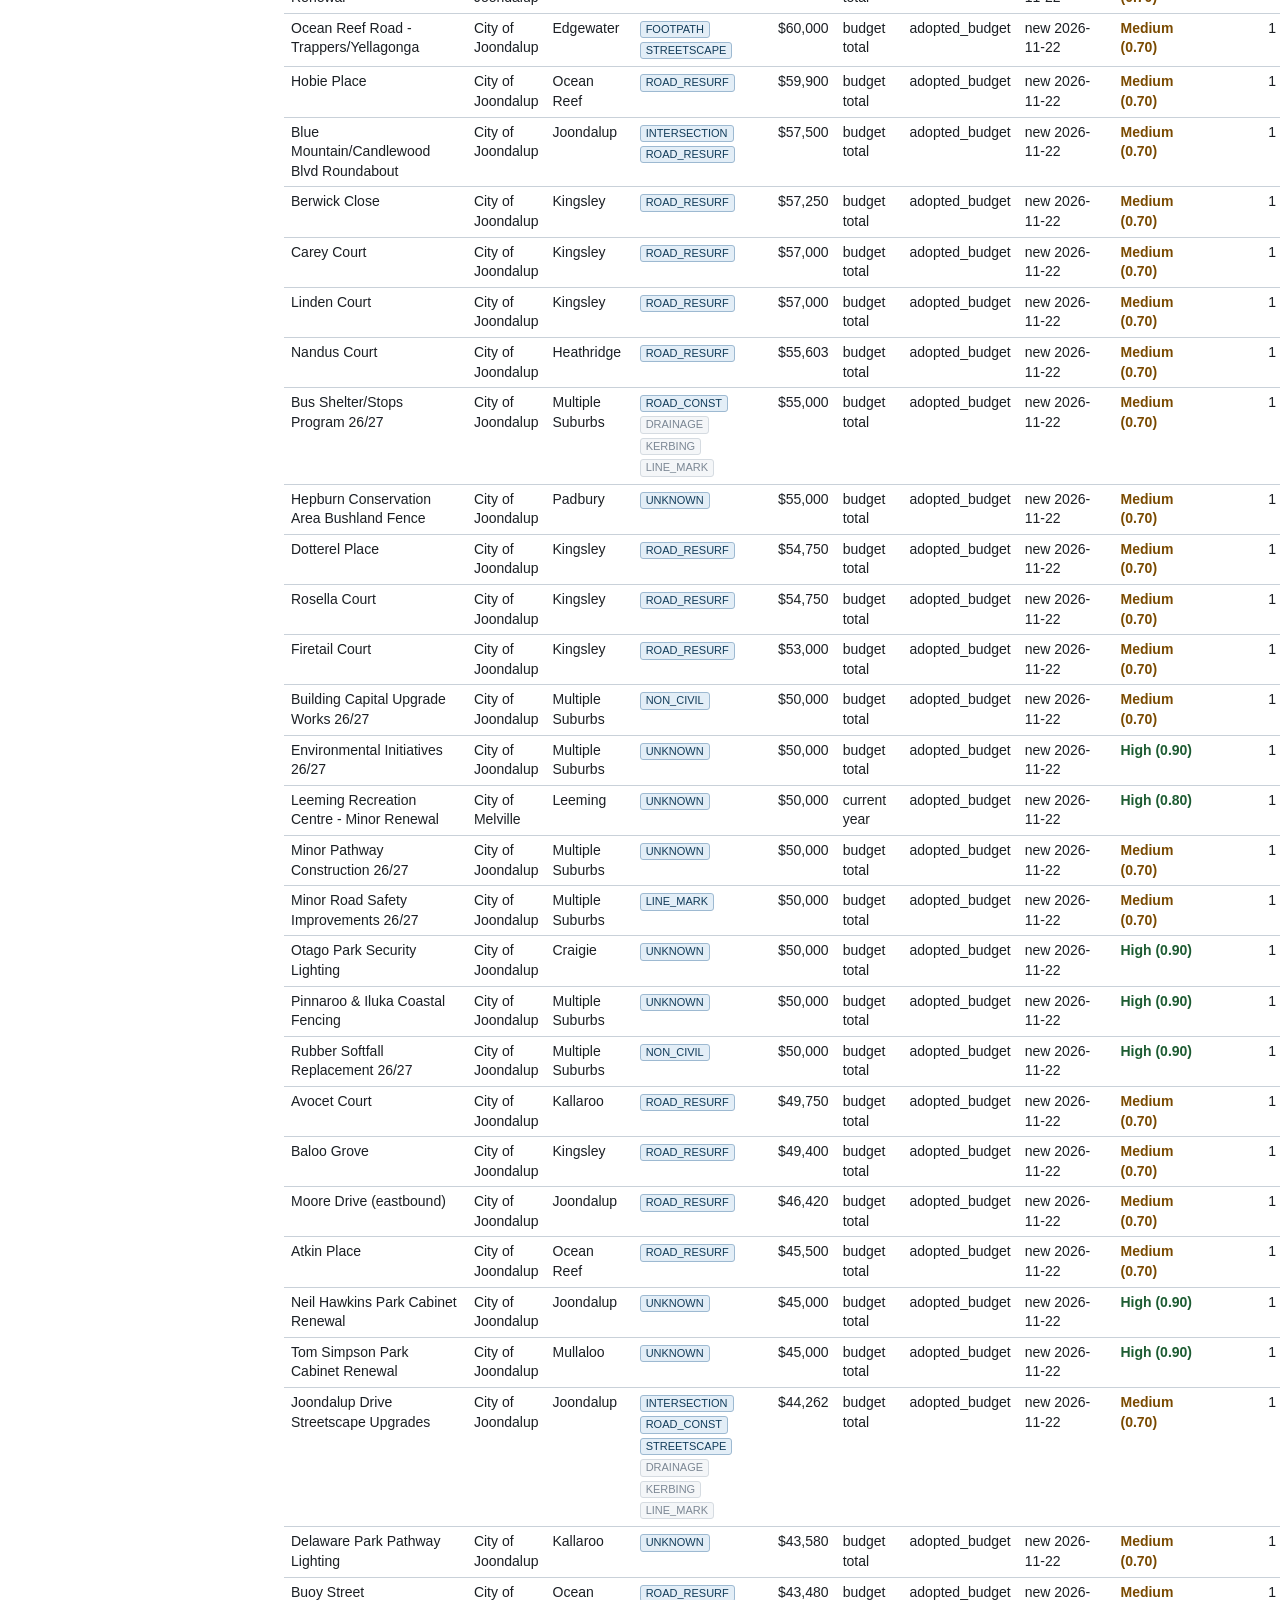
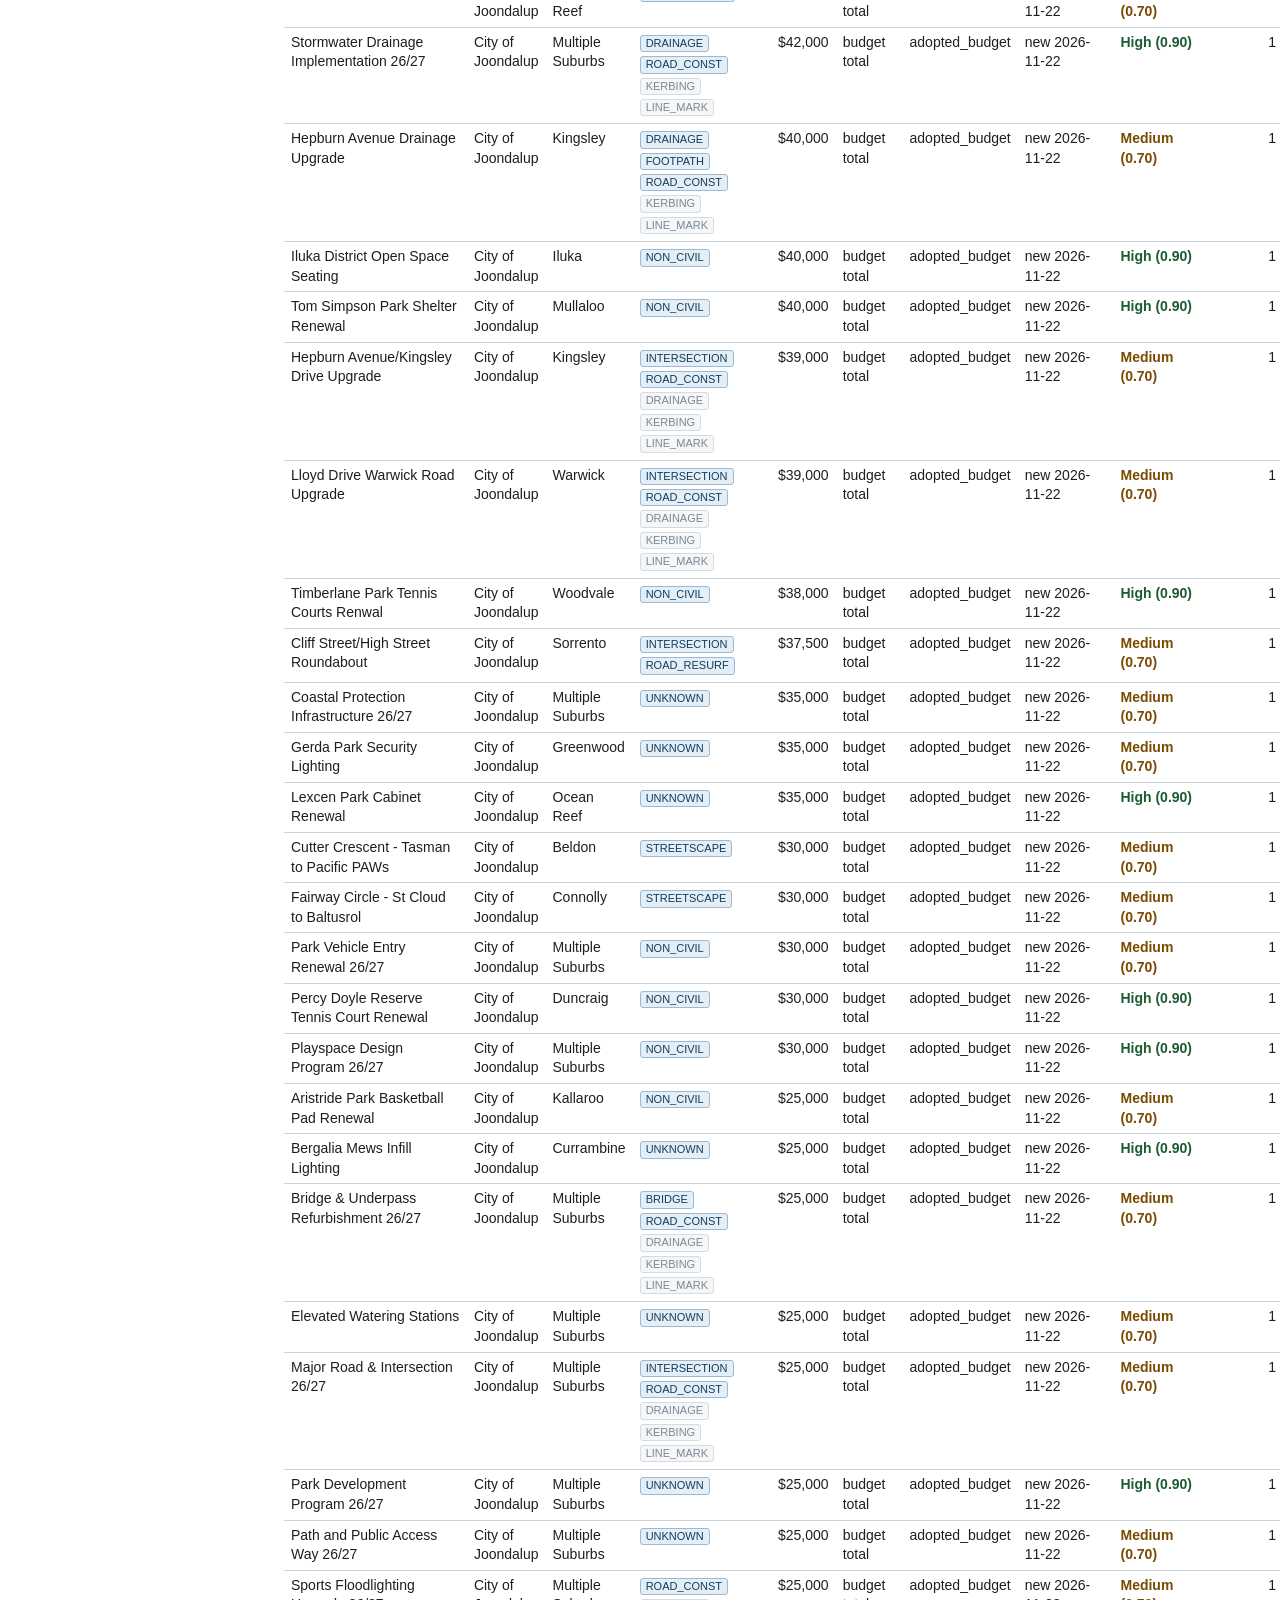
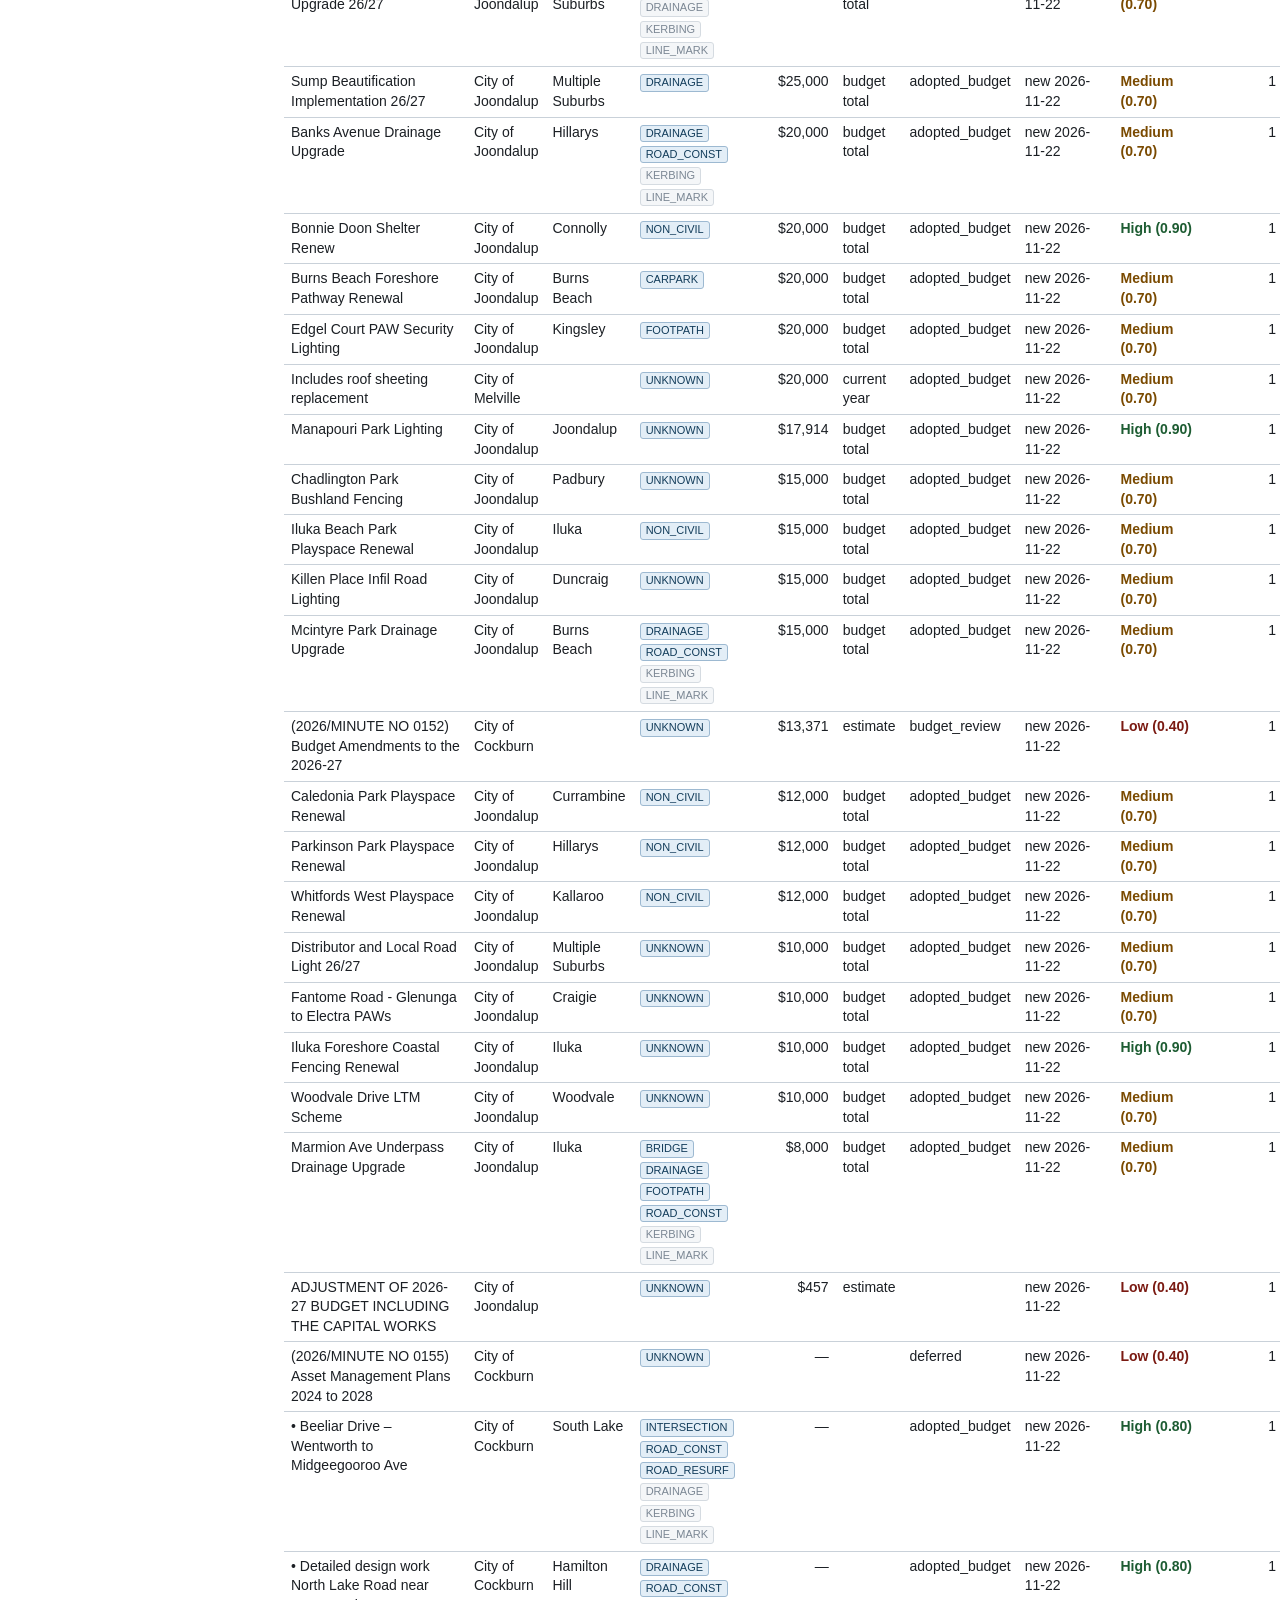
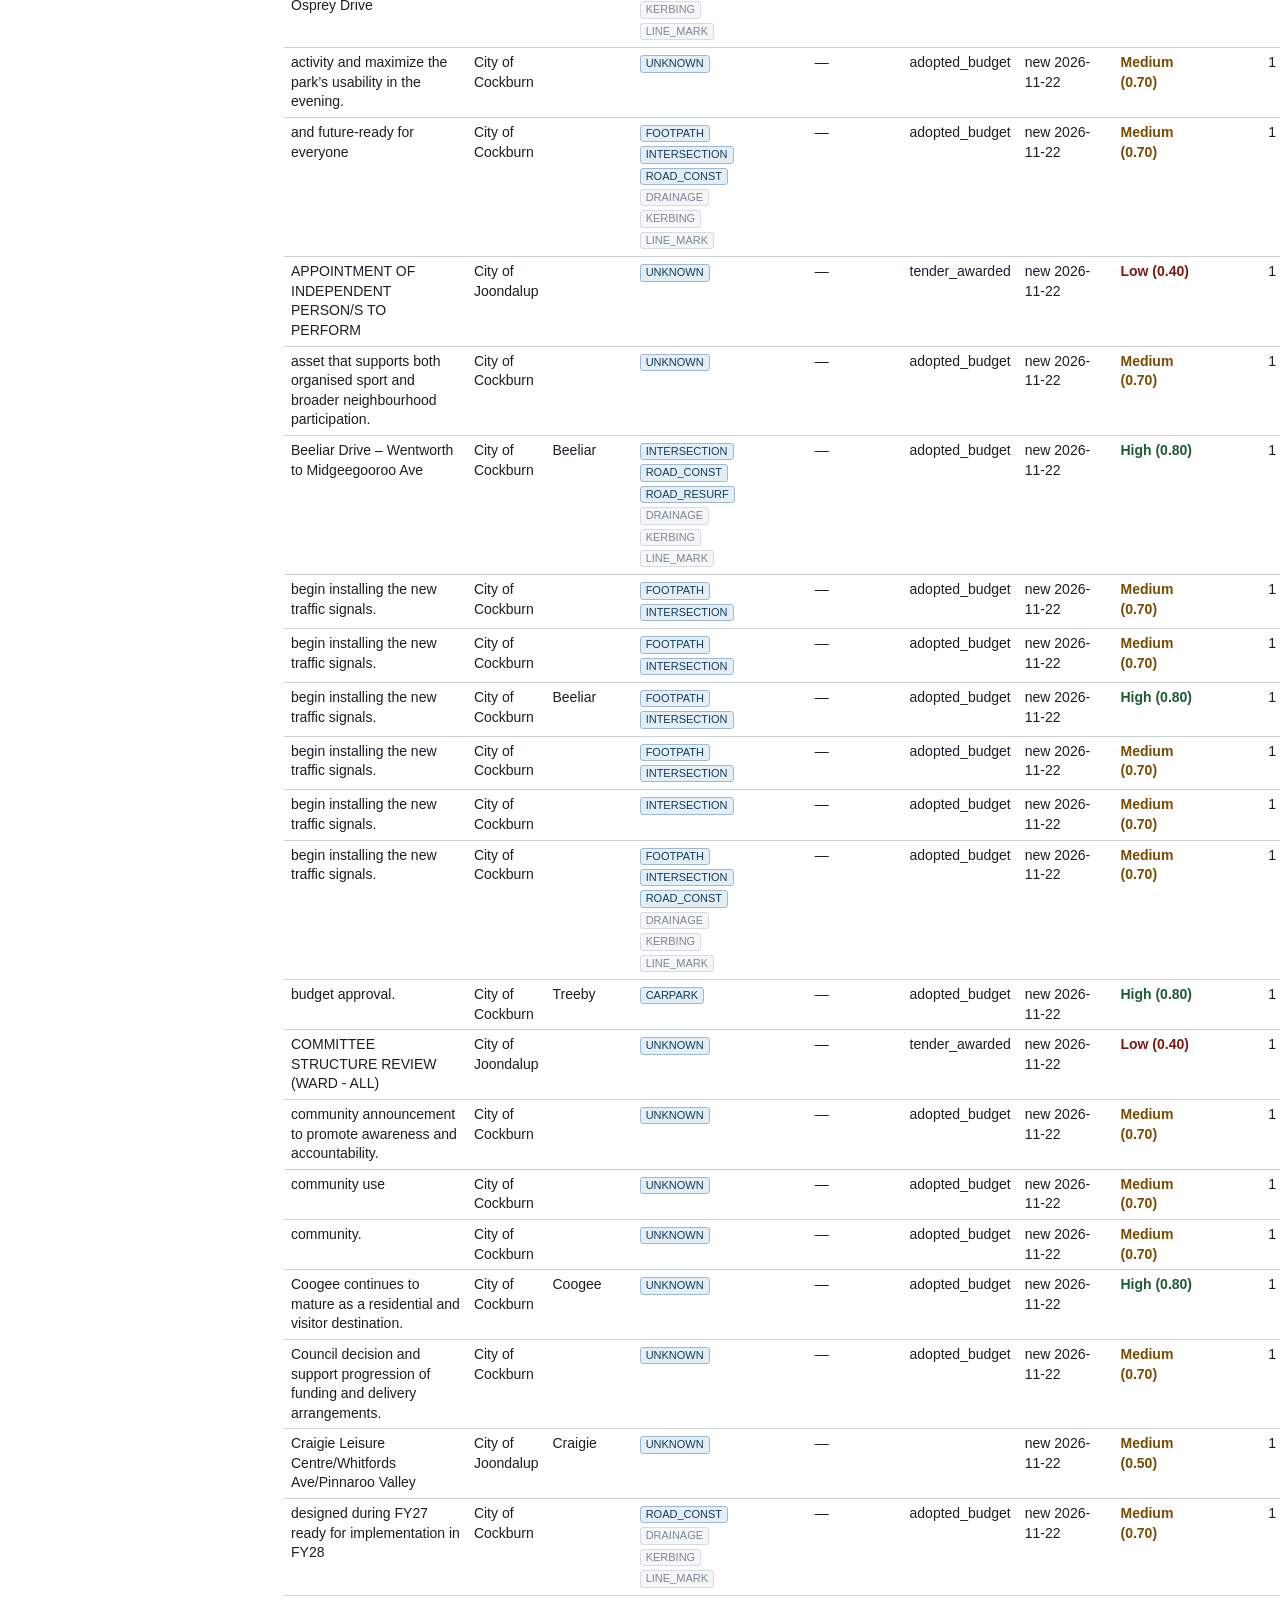
==== commit 316eca67: "Review: fix real-PDF Joondalup parsing, agenda junk, listing errors, sitemap follow; live tests; fre" ====
--- a/out/ui/index.html
+++ b/out/ui/index.html
@@ -10,6 +10,7 @@
 <header id="header">
   <h1>WA Council Works Radar</h1>
   <div id="meta" class="muted"></div>
+  <div id="program-totals" class="muted small"></div>
   <div id="counters">
     <span><strong id="count-shown">0</strong> of <strong id="count-total">0</strong> projects</span>
     <span>Total value shown: <strong id="value-total">$0</strong></span>
